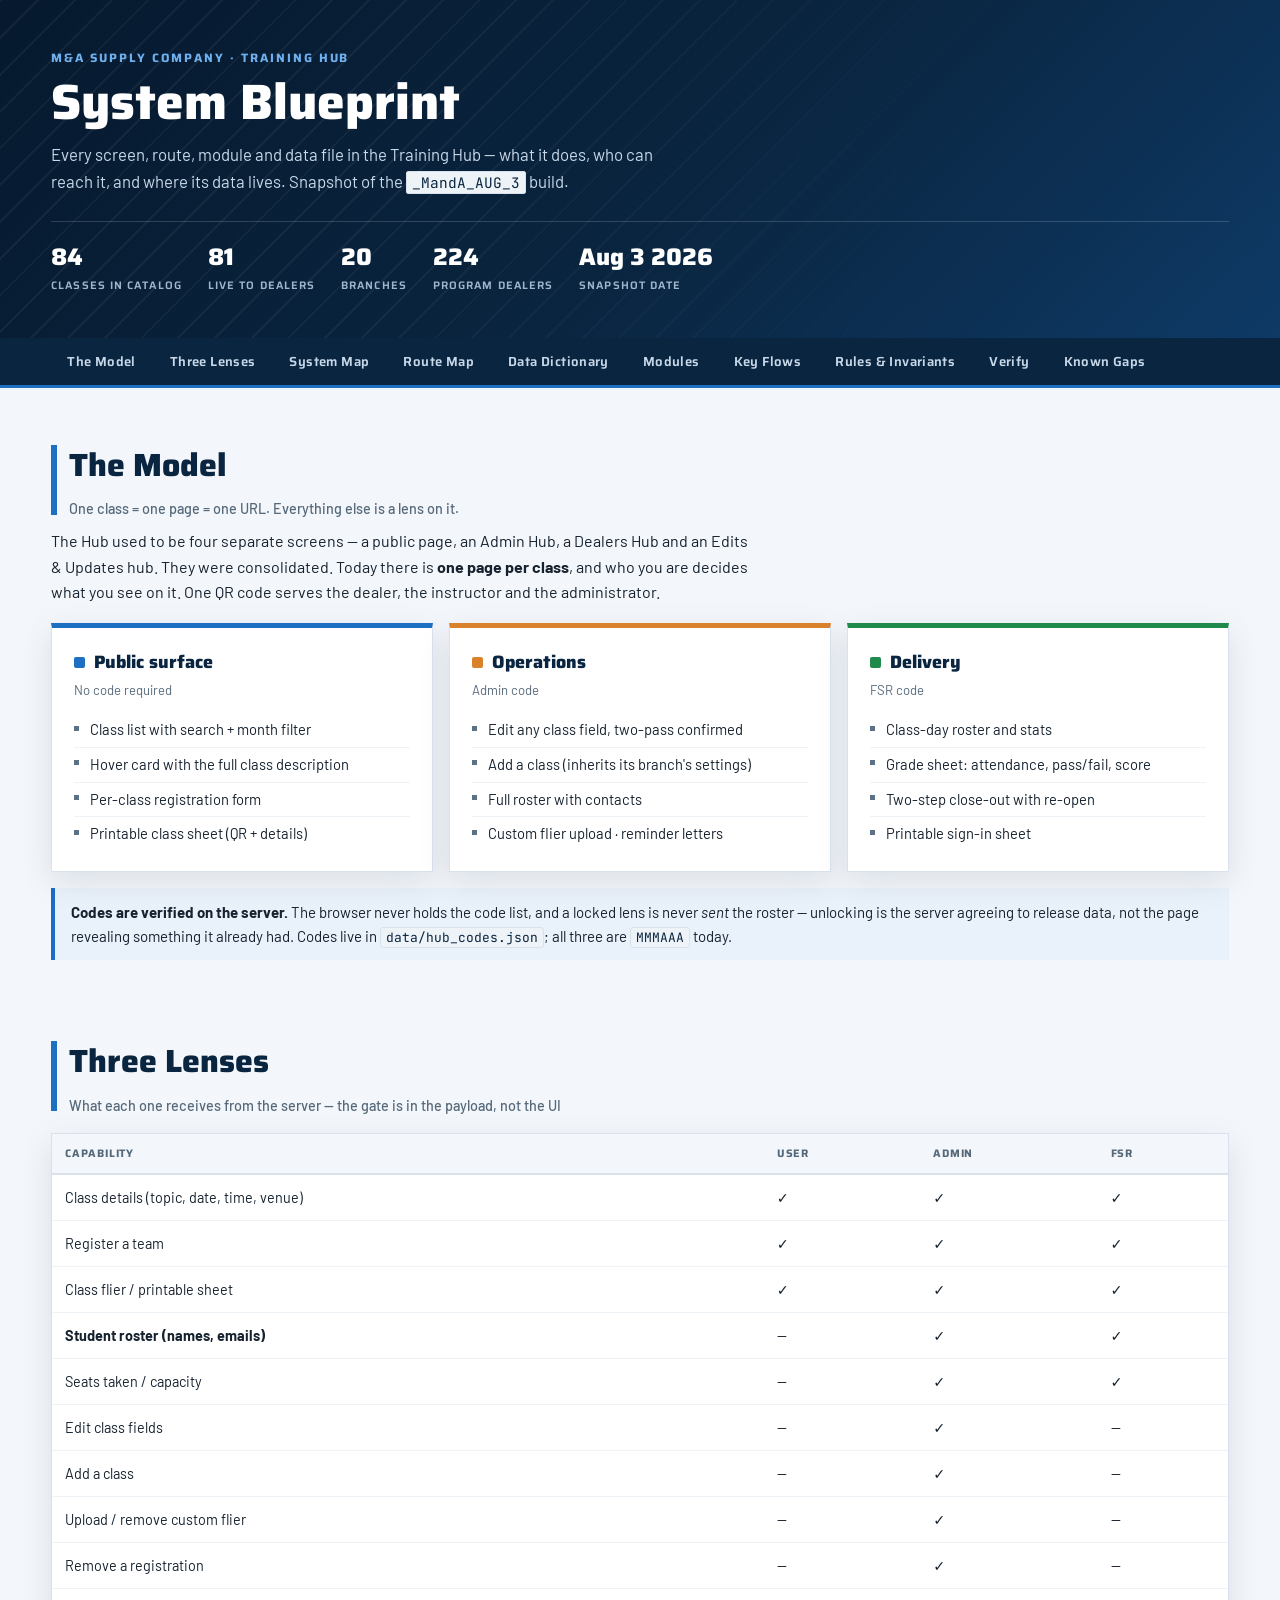
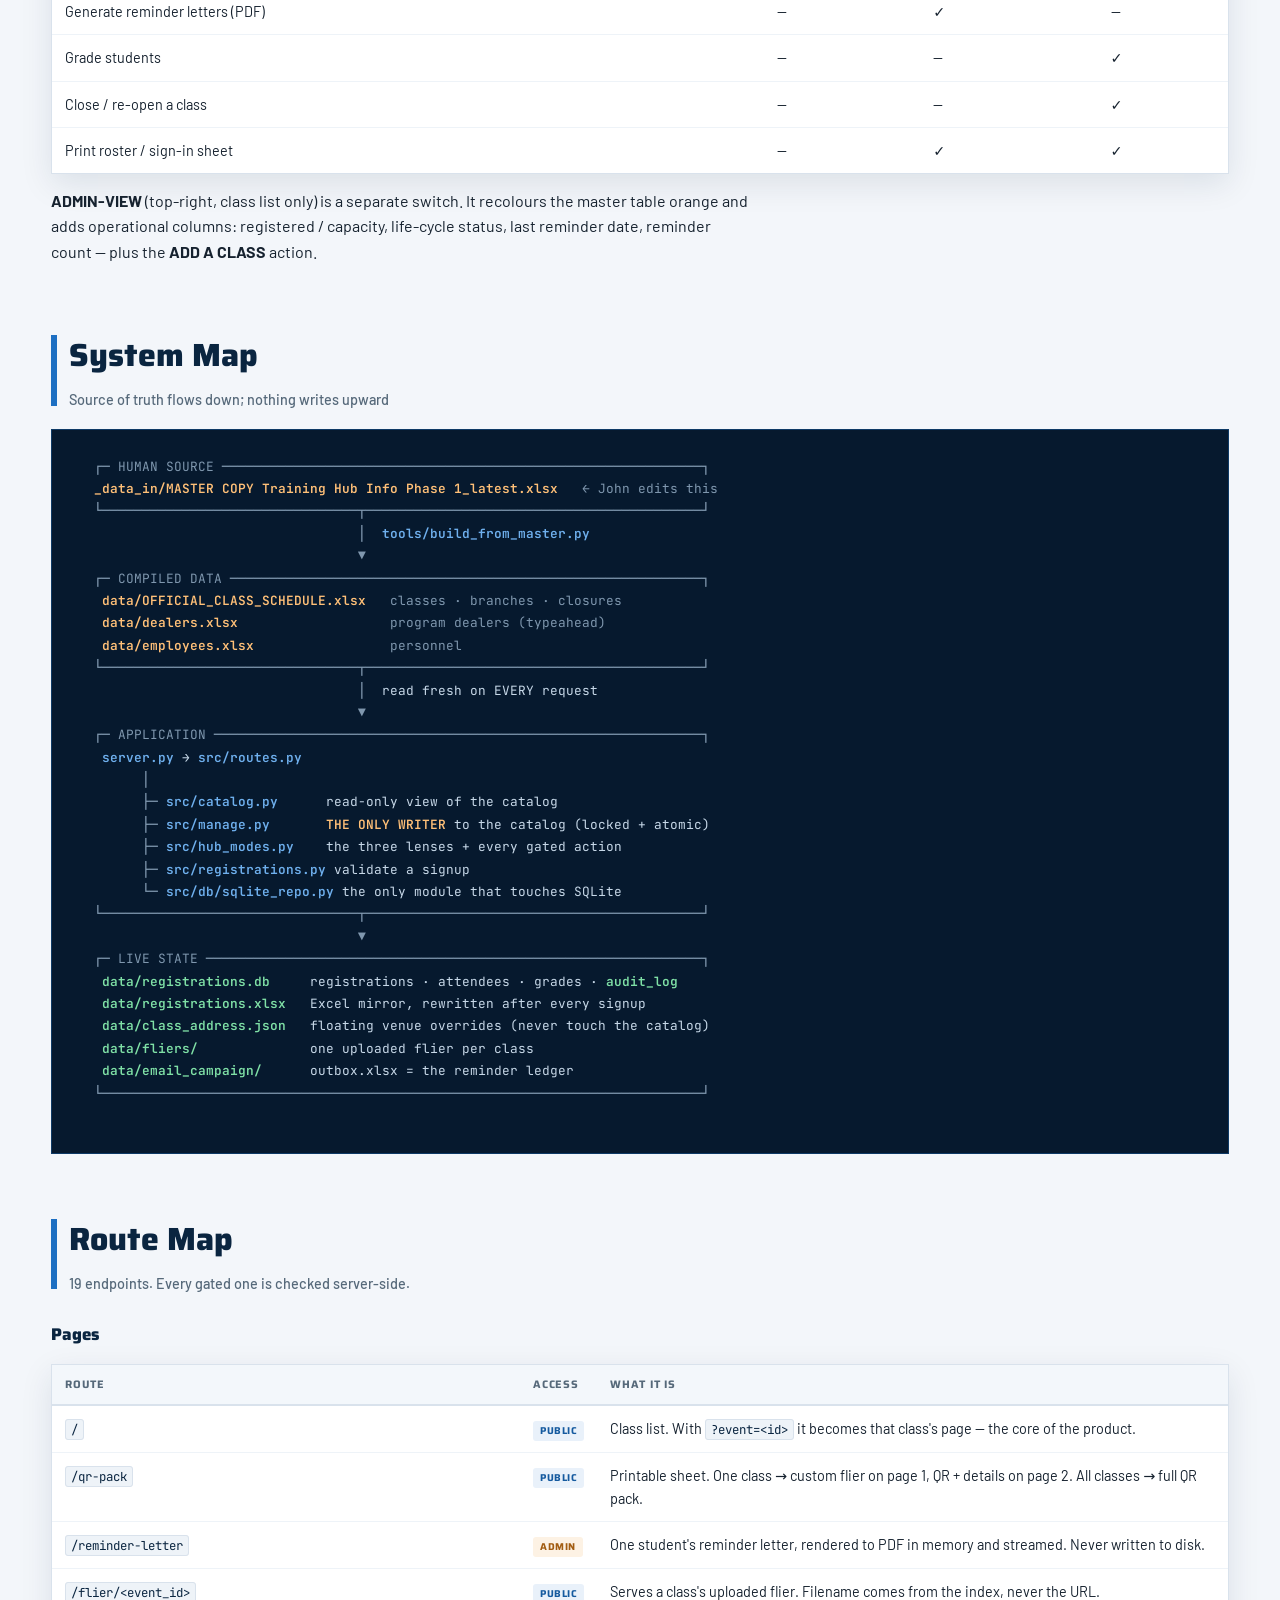
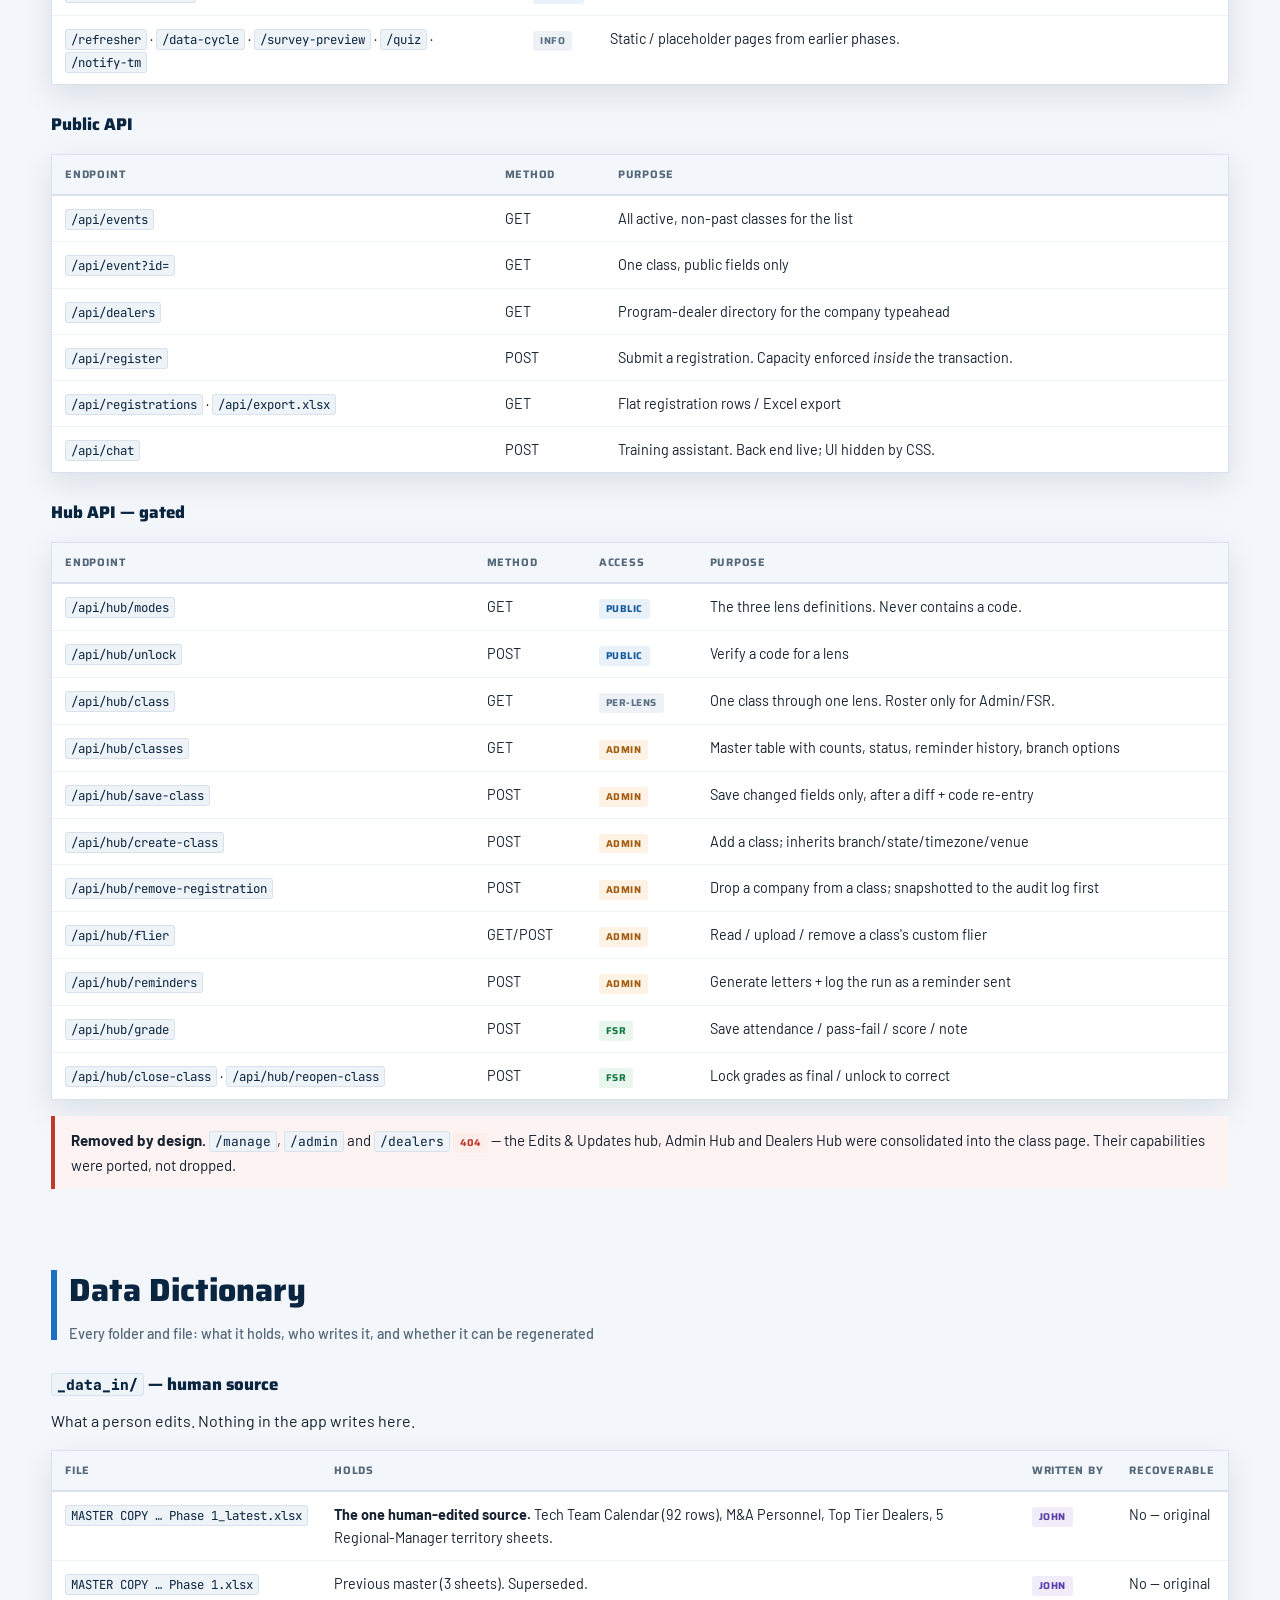
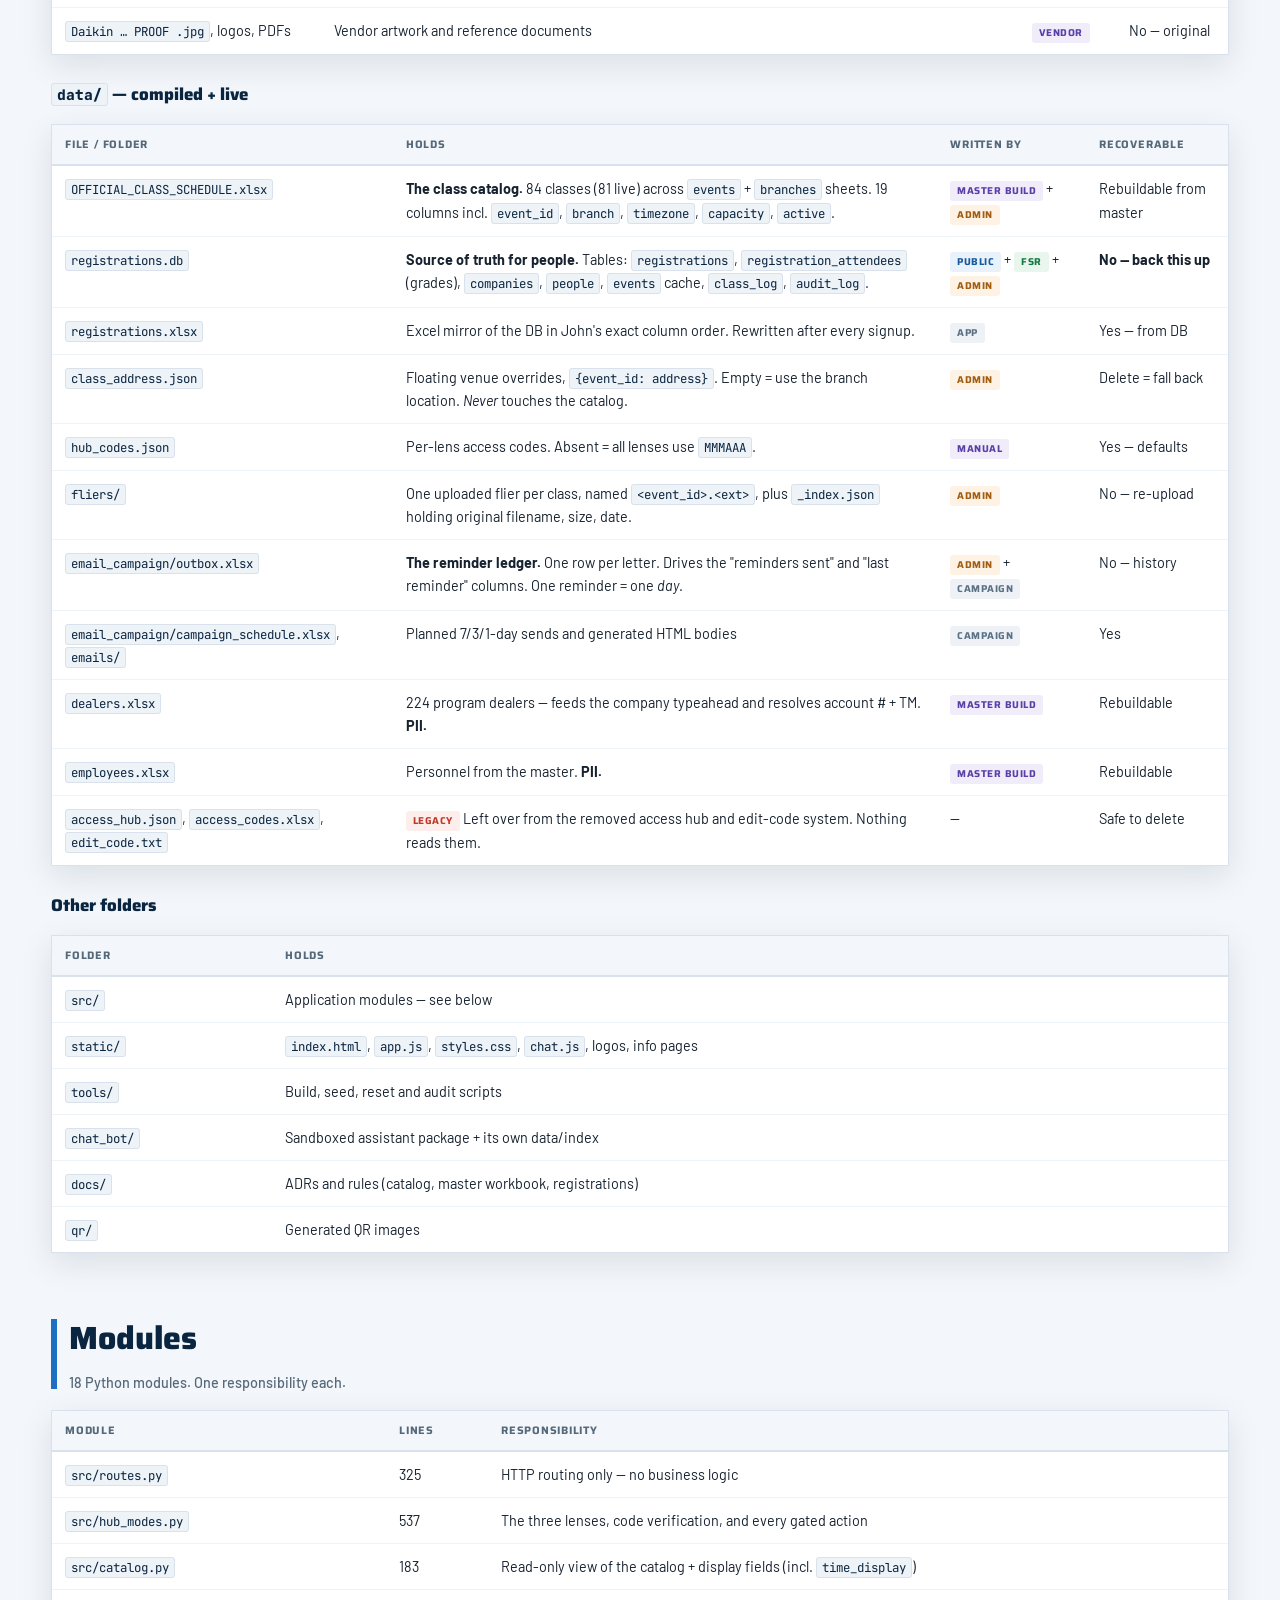
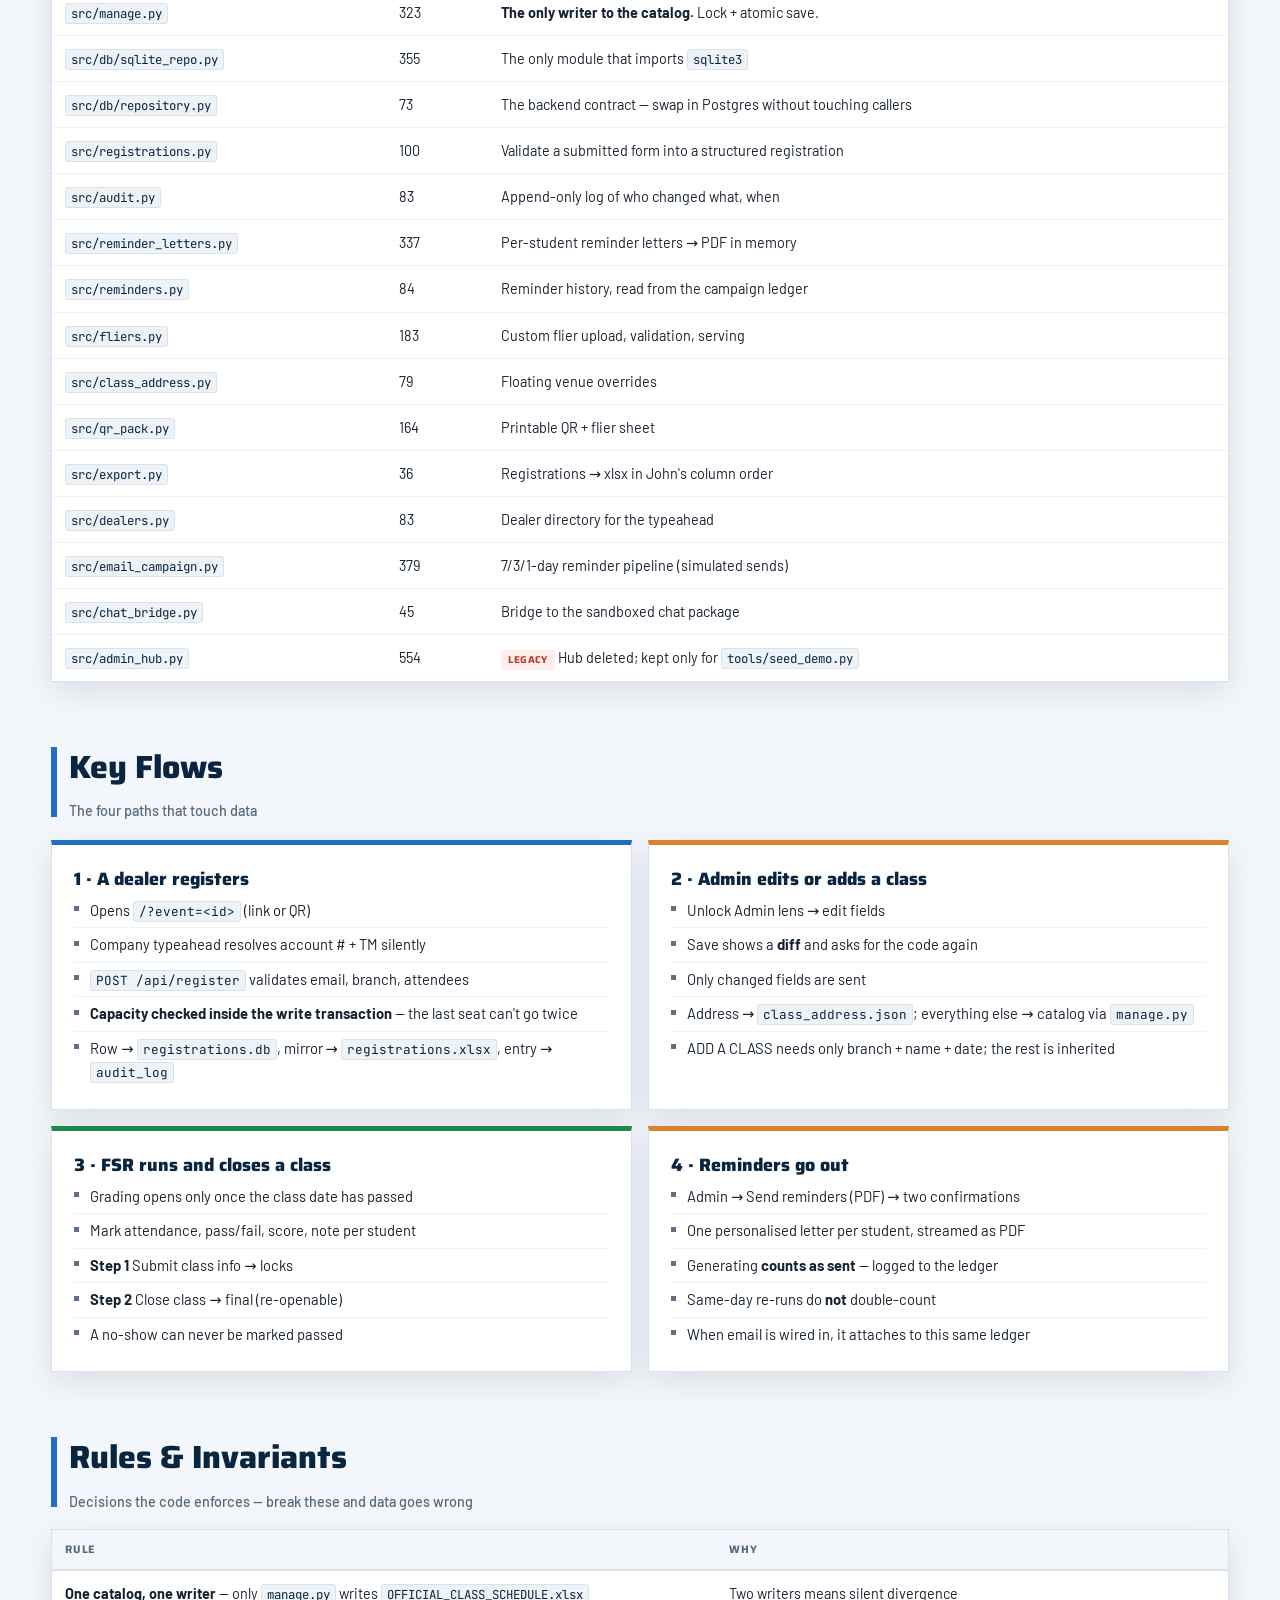
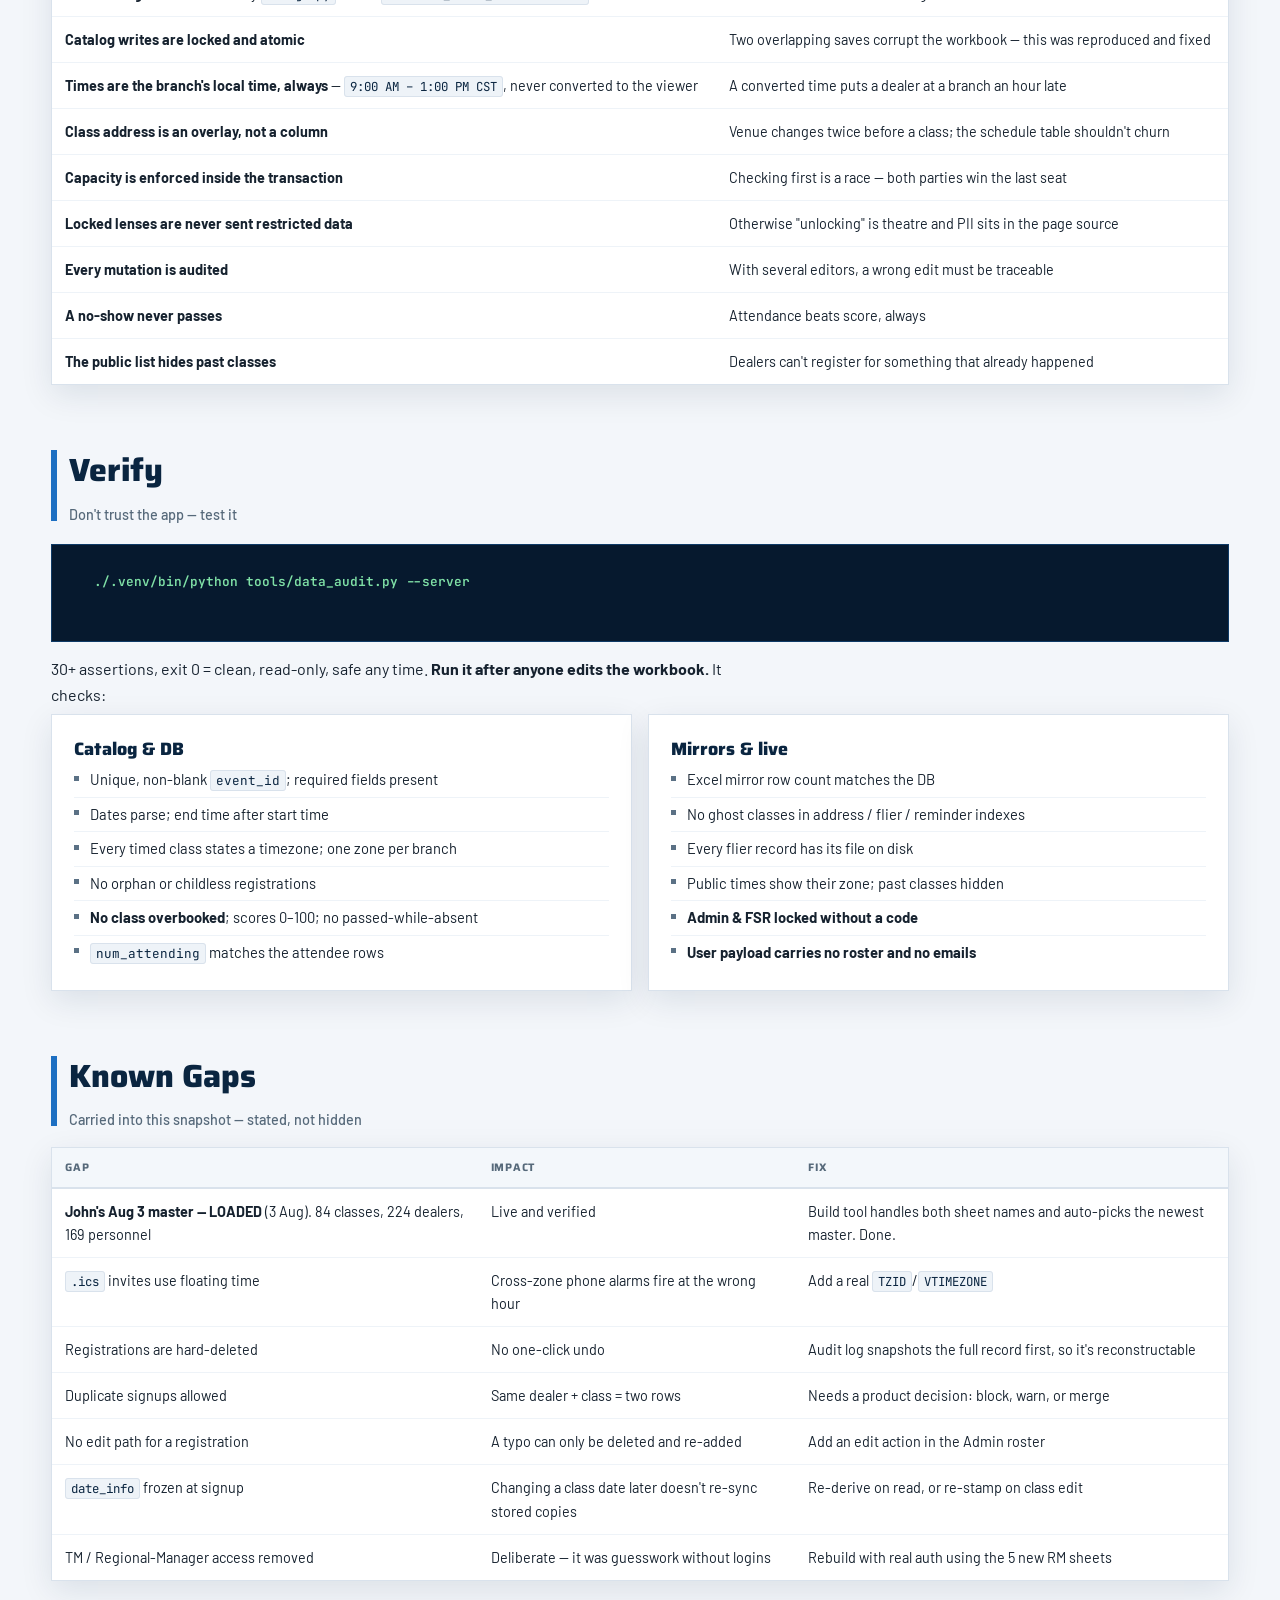
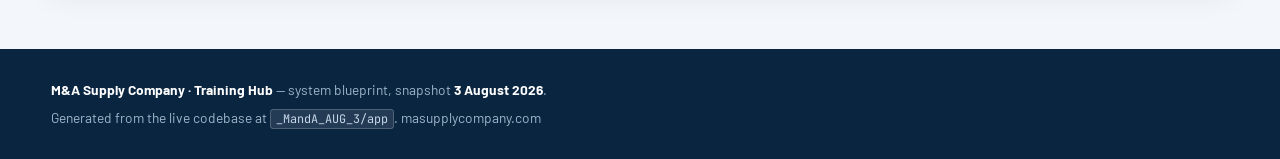
==== BLUEPRINT.html @ eee15d74 "M&A Supply Training Hub — production baseline Class catalog, registration flow, and the three-lens c" ====
<!DOCTYPE html>
<html lang="en">
<head>
<meta charset="utf-8" />
<meta name="viewport" content="width=device-width, initial-scale=1" />
<title>M&amp;A Training Hub — System Blueprint · Aug 3 2026</title>
<link rel="preconnect" href="https://fonts.googleapis.com" />
<link rel="preconnect" href="https://fonts.gstatic.com" crossorigin />
<link href="https://fonts.googleapis.com/css2?family=Saira:wght@500;600;700;800&family=Barlow:wght@400;500;600;700&family=JetBrains+Mono:wght@400;600&display=swap" rel="stylesheet" />
<style>
  :root{
    --navy:#0a2540; --navy-2:#0e3a66; --navy-deep:#06192e;
    --blue:#1d6fc2; --blue-600:#155a9f; --blue-soft:#e9f1fa;
    --orange:#d9822b; --orange-soft:#fdf2e4; --orange-ink:#a35d12;
    --green:#1f8a4c; --green-soft:#e9f6ee; --green-ink:#157a42;
    --gold:#e8b32c; --err:#c0392b;
    --ink:#16222f; --muted:#56697a; --steel:#5b7185;
    --line:#d9e2ec; --bg:#f3f6fa; --white:#fff;
    --display:"Saira",system-ui,sans-serif;
    --body:"Barlow",system-ui,sans-serif;
    --mono:"JetBrains Mono",ui-monospace,Menlo,monospace;
    --shadow:0 10px 30px rgba(10,37,64,.10);
  }
  *{box-sizing:border-box;margin:0;padding:0}
  body{font-family:var(--body);color:var(--ink);background:var(--bg);line-height:1.6;-webkit-font-smoothing:antialiased}
  .wrap{width:min(1180px,92vw);margin:0 auto}

  /* ---------- masthead ---------- */
  header.top{background:linear-gradient(135deg,var(--navy-deep),var(--navy) 55%,var(--navy-2));color:#fff;position:relative;overflow:hidden}
  header.top::after{content:"";position:absolute;inset:0;
    background-image:repeating-linear-gradient(135deg,rgba(255,255,255,.05) 0 2px,transparent 2px 26px);
    -webkit-mask-image:linear-gradient(105deg,#000 30%,transparent 78%);mask-image:linear-gradient(105deg,#000 30%,transparent 78%)}
  .top-in{position:relative;z-index:1;padding:48px 0 42px}
  .eyebrow{font-family:var(--display);font-weight:700;font-size:.76rem;letter-spacing:.16em;text-transform:uppercase;color:#6fb0ee}
  h1{font-family:var(--display);font-weight:800;font-size:clamp(2rem,4.6vw,3.1rem);line-height:1.04;margin:10px 0 12px}
  .sub{color:#c7d8e8;font-size:1.05rem;max-width:70ch}
  .stamp{display:flex;gap:26px;flex-wrap:wrap;margin-top:26px;padding-top:22px;border-top:1px solid rgba(255,255,255,.16)}
  .stamp div b{display:block;font-family:var(--display);font-weight:800;font-size:1.5rem;line-height:1.1}
  .stamp div span{font-family:var(--display);font-weight:600;font-size:.68rem;letter-spacing:.1em;text-transform:uppercase;color:#9fb6cc}

  /* ---------- nav ---------- */
  nav.toc{position:sticky;top:0;z-index:20;background:var(--navy);border-bottom:3px solid var(--blue)}
  nav.toc ul{display:flex;gap:2px;list-style:none;overflow-x:auto;padding:0}
  nav.toc a{display:block;padding:13px 16px;color:#c7d8e8;text-decoration:none;font-family:var(--display);font-weight:600;font-size:.82rem;letter-spacing:.03em;white-space:nowrap;border-bottom:3px solid transparent;margin-bottom:-3px}
  nav.toc a:hover{color:#fff;background:rgba(255,255,255,.07);border-bottom-color:var(--blue)}

  /* ---------- sections ---------- */
  section{padding:52px 0 8px}
  h2{font-family:var(--display);font-weight:800;font-size:clamp(1.45rem,2.6vw,2rem);color:var(--navy);position:relative;padding-left:18px;margin-bottom:8px}
  h2::before{content:"";position:absolute;left:0;top:.16em;bottom:.16em;width:6px;background:var(--blue)}
  h2 small{display:block;font-family:var(--body);font-weight:500;font-size:.9rem;color:var(--muted);letter-spacing:0;text-transform:none;margin-top:6px}
  h3{font-family:var(--display);font-weight:800;font-size:1.06rem;color:var(--navy);margin:26px 0 10px}
  p.lead{max-width:78ch;color:var(--ink);margin-bottom:6px}
  .note{background:var(--blue-soft);border-left:4px solid var(--blue);padding:12px 16px;margin:16px 0;font-size:.94rem}
  .warn{background:#fff8e6;border-left:4px solid var(--gold);padding:12px 16px;margin:16px 0;font-size:.94rem}
  .danger{background:#fdf3f3;border-left:4px solid var(--err);padding:12px 16px;margin:16px 0;font-size:.94rem}
  code{font-family:var(--mono);font-size:.86em;background:#eef3f8;border:1px solid var(--line);border-radius:3px;padding:1px 5px;color:var(--navy)}

  /* ---------- cards ---------- */
  .grid{display:grid;gap:16px;margin-top:18px}
  .g3{grid-template-columns:repeat(3,1fr)}
  .g2{grid-template-columns:repeat(2,1fr)}
  .card{background:var(--white);border:1px solid var(--line);box-shadow:var(--shadow);padding:20px 22px}
  .card.blue{border-top:5px solid var(--blue)}
  .card.orange{border-top:5px solid var(--orange)}
  .card.green{border-top:5px solid var(--green)}
  .card h4{font-family:var(--display);font-weight:800;font-size:1.12rem;color:var(--navy);display:flex;align-items:center;gap:9px}
  .dot{width:11px;height:11px;border-radius:2px;flex:none}
  .dot.blue{background:var(--blue)} .dot.orange{background:var(--orange)} .dot.green{background:var(--green)}
  .card .who{font-size:.82rem;color:var(--muted);margin:4px 0 12px}
  .card ul{list-style:none;font-size:.92rem}
  .card ul li{padding:5px 0 5px 16px;position:relative;border-bottom:1px solid #eef3f8}
  .card ul li:last-child{border-bottom:0}
  .card ul li::before{content:"";position:absolute;left:0;top:.85em;width:5px;height:5px;background:var(--steel)}
  .pill{display:inline-block;font-family:var(--display);font-weight:700;font-size:.64rem;letter-spacing:.06em;text-transform:uppercase;padding:3px 8px;border-radius:999px}
  .pill.open{background:var(--blue-soft);color:var(--blue-600)}
  .pill.code{background:var(--orange-soft);color:var(--orange-ink)}

  /* ---------- flow map ---------- */
  .map{background:var(--navy-deep);color:#c7d8e8;padding:26px;overflow-x:auto;margin-top:18px;border:1px solid var(--navy-2)}
  .map pre{font-family:var(--mono);font-size:.8rem;line-height:1.75;white-space:pre;color:#c7d8e8}
  .map .hl{color:#6fb0ee;font-weight:600}
  .map .hg{color:#7fe0a6;font-weight:600}
  .map .ho{color:#ffc078;font-weight:600}
  .map .hm{color:#7f97ae}

  /* ---------- tables ---------- */
  .tw{overflow-x:auto;border:1px solid var(--line);background:var(--white);margin-top:16px;box-shadow:var(--shadow)}
  table{width:100%;border-collapse:collapse;min-width:680px}
  th{font-family:var(--display);font-weight:700;font-size:.68rem;letter-spacing:.07em;text-transform:uppercase;color:var(--muted);text-align:left;padding:11px 13px;background:#f3f7fb;border-bottom:2px solid var(--line);white-space:nowrap}
  td{padding:11px 13px;border-bottom:1px solid #eef3f8;font-size:.9rem;vertical-align:top}
  tr:last-child td{border-bottom:0}
  td code{white-space:nowrap}
  tbody tr:hover{background:#fbfcfe}
  .tag{display:inline-block;font-family:var(--display);font-weight:700;font-size:.62rem;letter-spacing:.05em;text-transform:uppercase;padding:2px 7px;border-radius:3px;white-space:nowrap}
  .t-pub{background:var(--blue-soft);color:var(--blue-600)}
  .t-adm{background:var(--orange-soft);color:var(--orange-ink)}
  .t-fsr{background:var(--green-soft);color:var(--green-ink)}
  .t-sys{background:#eef2f7;color:var(--steel)}
  .t-gone{background:#fdeeec;color:var(--err)}
  .t-src{background:#f0ecfa;color:#5b3fa8}

  footer{background:var(--navy);color:#9fb6cc;margin-top:60px;padding:30px 0;font-size:.86rem}
  footer b{color:#fff}

  @media(max-width:900px){.g3,.g2{grid-template-columns:1fr}}
  @media print{
    nav.toc{display:none}
    body{background:#fff}
    .card,.tw{box-shadow:none}
    section{padding:26px 0 0;break-inside:avoid}
    .map{background:#fff;color:#16222f;border:1px solid var(--line)}
    .map pre{color:#16222f}
    @page{margin:14mm}
  }
</style>
</head>
<body>

<header class="top">
  <div class="wrap top-in">
    <p class="eyebrow">M&amp;A Supply Company · Training Hub</p>
    <h1>System Blueprint</h1>
    <p class="sub">Every screen, route, module and data file in the Training Hub — what it does,
       who can reach it, and where its data lives. Snapshot of the <code>_MandA_AUG_3</code> build.</p>
    <div class="stamp">
      <div><b>84</b><span>Classes in catalog</span></div>
      <div><b>81</b><span>Live to dealers</span></div>
      <div><b>20</b><span>Branches</span></div>
      <div><b>224</b><span>Program dealers</span></div>
      <div><b>Aug 3 2026</b><span>Snapshot date</span></div>
    </div>
  </div>
</header>

<nav class="toc">
  <div class="wrap">
    <ul>
      <li><a href="#concept">The Model</a></li>
      <li><a href="#lenses">Three Lenses</a></li>
      <li><a href="#map">System Map</a></li>
      <li><a href="#routes">Route Map</a></li>
      <li><a href="#data">Data Dictionary</a></li>
      <li><a href="#modules">Modules</a></li>
      <li><a href="#flows">Key Flows</a></li>
      <li><a href="#rules">Rules &amp; Invariants</a></li>
      <li><a href="#audit">Verify</a></li>
      <li><a href="#gaps">Known Gaps</a></li>
    </ul>
  </div>
</nav>

<!-- ══════════════════════════════════════════════ -->
<section id="concept" class="wrap">
  <h2>The Model<small>One class = one page = one URL. Everything else is a lens on it.</small></h2>
  <p class="lead">The Hub used to be four separate screens — a public page, an Admin Hub, a Dealers Hub
    and an Edits &amp; Updates hub. They were consolidated. Today there is <strong>one page per class</strong>,
    and who you are decides what you see on it. One QR code serves the dealer, the instructor and the administrator.</p>

  <div class="grid g3">
    <div class="card blue">
      <h4><span class="dot blue"></span>Public surface</h4>
      <p class="who">No code required</p>
      <ul>
        <li>Class list with search + month filter</li>
        <li>Hover card with the full class description</li>
        <li>Per-class registration form</li>
        <li>Printable class sheet (QR + details)</li>
      </ul>
    </div>
    <div class="card orange">
      <h4><span class="dot orange"></span>Operations</h4>
      <p class="who">Admin code</p>
      <ul>
        <li>Edit any class field, two-pass confirmed</li>
        <li>Add a class (inherits its branch's settings)</li>
        <li>Full roster with contacts</li>
        <li>Custom flier upload · reminder letters</li>
      </ul>
    </div>
    <div class="card green">
      <h4><span class="dot green"></span>Delivery</h4>
      <p class="who">FSR code</p>
      <ul>
        <li>Class-day roster and stats</li>
        <li>Grade sheet: attendance, pass/fail, score</li>
        <li>Two-step close-out with re-open</li>
        <li>Printable sign-in sheet</li>
      </ul>
    </div>
  </div>

  <div class="note"><strong>Codes are verified on the server.</strong> The browser never holds the code list,
    and a locked lens is never <em>sent</em> the roster — unlocking is the server agreeing to release data,
    not the page revealing something it already had. Codes live in <code>data/hub_codes.json</code>;
    all three are <code>MMMAAA</code> today.</div>
</section>

<!-- ══════════════════════════════════════════════ -->
<section id="lenses" class="wrap">
  <h2>Three Lenses<small>What each one receives from the server — the gate is in the payload, not the UI</small></h2>
  <div class="tw">
    <table>
      <thead><tr><th>Capability</th><th>User</th><th>Admin</th><th>FSR</th></tr></thead>
      <tbody>
        <tr><td>Class details (topic, date, time, venue)</td><td>✓</td><td>✓</td><td>✓</td></tr>
        <tr><td>Register a team</td><td>✓</td><td>✓</td><td>✓</td></tr>
        <tr><td>Class flier / printable sheet</td><td>✓</td><td>✓</td><td>✓</td></tr>
        <tr><td><strong>Student roster (names, emails)</strong></td><td>—</td><td>✓</td><td>✓</td></tr>
        <tr><td>Seats taken / capacity</td><td>—</td><td>✓</td><td>✓</td></tr>
        <tr><td>Edit class fields</td><td>—</td><td>✓</td><td>—</td></tr>
        <tr><td>Add a class</td><td>—</td><td>✓</td><td>—</td></tr>
        <tr><td>Upload / remove custom flier</td><td>—</td><td>✓</td><td>—</td></tr>
        <tr><td>Remove a registration</td><td>—</td><td>✓</td><td>—</td></tr>
        <tr><td>Generate reminder letters (PDF)</td><td>—</td><td>✓</td><td>—</td></tr>
        <tr><td>Grade students</td><td>—</td><td>—</td><td>✓</td></tr>
        <tr><td>Close / re-open a class</td><td>—</td><td>—</td><td>✓</td></tr>
        <tr><td>Print roster / sign-in sheet</td><td>—</td><td>✓</td><td>✓</td></tr>
      </tbody>
    </table>
  </div>
  <p class="lead" style="margin-top:14px"><strong>ADMIN-VIEW</strong> (top-right, class list only) is a separate
    switch. It recolours the master table orange and adds operational columns:
    registered / capacity, life-cycle status, last reminder date, reminder count — plus the
    <strong>ADD A CLASS</strong> action.</p>
</section>

<!-- ══════════════════════════════════════════════ -->
<section id="map" class="wrap">
  <h2>System Map<small>Source of truth flows down; nothing writes upward</small></h2>
  <div class="map"><pre>
  <span class="hm">┌─ HUMAN SOURCE ────────────────────────────────────────────────────────────┐</span>
  <span class="ho">_data_in/MASTER COPY Training Hub Info Phase 1_latest.xlsx</span>   <span class="hm">← John edits this</span>
  <span class="hm">└────────────────────────────────┬──────────────────────────────────────────┘</span>
                                   <span class="hm">│</span>  <span class="hl">tools/build_from_master.py</span>
                                   <span class="hm">▼</span>
  <span class="hm">┌─ COMPILED DATA ───────────────────────────────────────────────────────────┐</span>
   <span class="ho">data/OFFICIAL_CLASS_SCHEDULE.xlsx</span>   <span class="hm">classes · branches · closures</span>
   <span class="ho">data/dealers.xlsx</span>                   <span class="hm">program dealers (typeahead)</span>
   <span class="ho">data/employees.xlsx</span>                 <span class="hm">personnel</span>
  <span class="hm">└────────────────────────────────┬──────────────────────────────────────────┘</span>
                                   <span class="hm">│</span>  read fresh on EVERY request
                                   <span class="hm">▼</span>
  <span class="hm">┌─ APPLICATION ─────────────────────────────────────────────────────────────┐</span>
   <span class="hl">server.py</span> → <span class="hl">src/routes.py</span>
        <span class="hm">│</span>
        <span class="hm">├─</span> <span class="hl">src/catalog.py</span>      read-only view of the catalog
        <span class="hm">├─</span> <span class="hl">src/manage.py</span>       <span class="ho">THE ONLY WRITER</span> to the catalog (locked + atomic)
        <span class="hm">├─</span> <span class="hl">src/hub_modes.py</span>    the three lenses + every gated action
        <span class="hm">├─</span> <span class="hl">src/registrations.py</span> validate a signup
        <span class="hm">└─</span> <span class="hl">src/db/sqlite_repo.py</span> the only module that touches SQLite
  <span class="hm">└────────────────────────────────┬──────────────────────────────────────────┘</span>
                                   <span class="hm">▼</span>
  <span class="hm">┌─ LIVE STATE ──────────────────────────────────────────────────────────────┐</span>
   <span class="hg">data/registrations.db</span>     registrations · attendees · grades · <span class="hg">audit_log</span>
   <span class="hg">data/registrations.xlsx</span>   Excel mirror, rewritten after every signup
   <span class="hg">data/class_address.json</span>   floating venue overrides (never touch the catalog)
   <span class="hg">data/fliers/</span>              one uploaded flier per class
   <span class="hg">data/email_campaign/</span>      outbox.xlsx = the reminder ledger
  <span class="hm">└───────────────────────────────────────────────────────────────────────────┘</span>
  </pre></div>
</section>

<!-- ══════════════════════════════════════════════ -->
<section id="routes" class="wrap">
  <h2>Route Map<small>19 endpoints. Every gated one is checked server-side.</small></h2>

  <h3>Pages</h3>
  <div class="tw"><table>
    <thead><tr><th>Route</th><th>Access</th><th>What it is</th></tr></thead>
    <tbody>
      <tr><td><code>/</code></td><td><span class="tag t-pub">Public</span></td><td>Class list. With <code>?event=&lt;id&gt;</code> it becomes that class's page — the core of the product.</td></tr>
      <tr><td><code>/qr-pack</code></td><td><span class="tag t-pub">Public</span></td><td>Printable sheet. One class → custom flier on page 1, QR + details on page 2. All classes → full QR pack.</td></tr>
      <tr><td><code>/reminder-letter</code></td><td><span class="tag t-adm">Admin</span></td><td>One student's reminder letter, rendered to PDF in memory and streamed. Never written to disk.</td></tr>
      <tr><td><code>/flier/&lt;event_id&gt;</code></td><td><span class="tag t-pub">Public</span></td><td>Serves a class's uploaded flier. Filename comes from the index, never the URL.</td></tr>
      <tr><td><code>/refresher</code> · <code>/data-cycle</code> · <code>/survey-preview</code> · <code>/quiz</code> · <code>/notify-tm</code></td><td><span class="tag t-sys">Info</span></td><td>Static / placeholder pages from earlier phases.</td></tr>
    </tbody>
  </table></div>

  <h3>Public API</h3>
  <div class="tw"><table>
    <thead><tr><th>Endpoint</th><th>Method</th><th>Purpose</th></tr></thead>
    <tbody>
      <tr><td><code>/api/events</code></td><td>GET</td><td>All active, non-past classes for the list</td></tr>
      <tr><td><code>/api/event?id=</code></td><td>GET</td><td>One class, public fields only</td></tr>
      <tr><td><code>/api/dealers</code></td><td>GET</td><td>Program-dealer directory for the company typeahead</td></tr>
      <tr><td><code>/api/register</code></td><td>POST</td><td>Submit a registration. Capacity enforced <em>inside</em> the transaction.</td></tr>
      <tr><td><code>/api/registrations</code> · <code>/api/export.xlsx</code></td><td>GET</td><td>Flat registration rows / Excel export</td></tr>
      <tr><td><code>/api/chat</code></td><td>POST</td><td>Training assistant. Back end live; UI hidden by CSS.</td></tr>
    </tbody>
  </table></div>

  <h3>Hub API — gated</h3>
  <div class="tw"><table>
    <thead><tr><th>Endpoint</th><th>Method</th><th>Access</th><th>Purpose</th></tr></thead>
    <tbody>
      <tr><td><code>/api/hub/modes</code></td><td>GET</td><td><span class="tag t-pub">Public</span></td><td>The three lens definitions. Never contains a code.</td></tr>
      <tr><td><code>/api/hub/unlock</code></td><td>POST</td><td><span class="tag t-pub">Public</span></td><td>Verify a code for a lens</td></tr>
      <tr><td><code>/api/hub/class</code></td><td>GET</td><td><span class="tag t-sys">Per-lens</span></td><td>One class through one lens. Roster only for Admin/FSR.</td></tr>
      <tr><td><code>/api/hub/classes</code></td><td>GET</td><td><span class="tag t-adm">Admin</span></td><td>Master table with counts, status, reminder history, branch options</td></tr>
      <tr><td><code>/api/hub/save-class</code></td><td>POST</td><td><span class="tag t-adm">Admin</span></td><td>Save changed fields only, after a diff + code re-entry</td></tr>
      <tr><td><code>/api/hub/create-class</code></td><td>POST</td><td><span class="tag t-adm">Admin</span></td><td>Add a class; inherits branch/state/timezone/venue</td></tr>
      <tr><td><code>/api/hub/remove-registration</code></td><td>POST</td><td><span class="tag t-adm">Admin</span></td><td>Drop a company from a class; snapshotted to the audit log first</td></tr>
      <tr><td><code>/api/hub/flier</code></td><td>GET/POST</td><td><span class="tag t-adm">Admin</span></td><td>Read / upload / remove a class's custom flier</td></tr>
      <tr><td><code>/api/hub/reminders</code></td><td>POST</td><td><span class="tag t-adm">Admin</span></td><td>Generate letters + log the run as a reminder sent</td></tr>
      <tr><td><code>/api/hub/grade</code></td><td>POST</td><td><span class="tag t-fsr">FSR</span></td><td>Save attendance / pass-fail / score / note</td></tr>
      <tr><td><code>/api/hub/close-class</code> · <code>/api/hub/reopen-class</code></td><td>POST</td><td><span class="tag t-fsr">FSR</span></td><td>Lock grades as final / unlock to correct</td></tr>
    </tbody>
  </table></div>

  <div class="danger"><strong>Removed by design.</strong> <code>/manage</code>, <code>/admin</code> and
    <code>/dealers</code> <span class="tag t-gone">404</span> — the Edits &amp; Updates hub, Admin Hub and
    Dealers Hub were consolidated into the class page. Their capabilities were ported, not dropped.</div>
</section>

<!-- ══════════════════════════════════════════════ -->
<section id="data" class="wrap">
  <h2>Data Dictionary<small>Every folder and file: what it holds, who writes it, and whether it can be regenerated</small></h2>

  <h3><code>_data_in/</code> — human source</h3>
  <p class="lead">What a person edits. Nothing in the app writes here.</p>
  <div class="tw"><table>
    <thead><tr><th>File</th><th>Holds</th><th>Written by</th><th>Recoverable</th></tr></thead>
    <tbody>
      <tr><td><code>MASTER COPY … Phase 1_latest.xlsx</code></td><td><strong>The one human-edited source.</strong> Tech Team Calendar (92 rows), M&amp;A Personnel, Top Tier Dealers, 5 Regional-Manager territory sheets.</td><td><span class="tag t-src">John</span></td><td>No — original</td></tr>
      <tr><td><code>MASTER COPY … Phase 1.xlsx</code></td><td>Previous master (3 sheets). Superseded.</td><td><span class="tag t-src">John</span></td><td>No — original</td></tr>
      <tr><td><code>Daikin … PROOF .jpg</code>, logos, PDFs</td><td>Vendor artwork and reference documents</td><td><span class="tag t-src">Vendor</span></td><td>No — original</td></tr>
    </tbody>
  </table></div>

  <h3><code>data/</code> — compiled + live</h3>
  <div class="tw"><table>
    <thead><tr><th>File / folder</th><th>Holds</th><th>Written by</th><th>Recoverable</th></tr></thead>
    <tbody>
      <tr><td><code>OFFICIAL_CLASS_SCHEDULE.xlsx</code></td><td><strong>The class catalog.</strong> 84 classes (81 live) across <code>events</code> + <code>branches</code> sheets. 19 columns incl. <code>event_id</code>, <code>branch</code>, <code>timezone</code>, <code>capacity</code>, <code>active</code>.</td><td><span class="tag t-src">Master build</span> + <span class="tag t-adm">Admin</span></td><td>Rebuildable from master</td></tr>
      <tr><td><code>registrations.db</code></td><td><strong>Source of truth for people.</strong> Tables: <code>registrations</code>, <code>registration_attendees</code> (grades), <code>companies</code>, <code>people</code>, <code>events</code> cache, <code>class_log</code>, <code>audit_log</code>.</td><td><span class="tag t-pub">Public</span> + <span class="tag t-fsr">FSR</span> + <span class="tag t-adm">Admin</span></td><td><strong>No — back this up</strong></td></tr>
      <tr><td><code>registrations.xlsx</code></td><td>Excel mirror of the DB in John's exact column order. Rewritten after every signup.</td><td><span class="tag t-sys">App</span></td><td>Yes — from DB</td></tr>
      <tr><td><code>class_address.json</code></td><td>Floating venue overrides, <code>{event_id: address}</code>. Empty = use the branch location. <em>Never</em> touches the catalog.</td><td><span class="tag t-adm">Admin</span></td><td>Delete = fall back</td></tr>
      <tr><td><code>hub_codes.json</code></td><td>Per-lens access codes. Absent = all lenses use <code>MMMAAA</code>.</td><td><span class="tag t-src">Manual</span></td><td>Yes — defaults</td></tr>
      <tr><td><code>fliers/</code></td><td>One uploaded flier per class, named <code>&lt;event_id&gt;.&lt;ext&gt;</code>, plus <code>_index.json</code> holding original filename, size, date.</td><td><span class="tag t-adm">Admin</span></td><td>No — re-upload</td></tr>
      <tr><td><code>email_campaign/outbox.xlsx</code></td><td><strong>The reminder ledger.</strong> One row per letter. Drives the "reminders sent" and "last reminder" columns. One reminder = one <em>day</em>.</td><td><span class="tag t-adm">Admin</span> + <span class="tag t-sys">Campaign</span></td><td>No — history</td></tr>
      <tr><td><code>email_campaign/campaign_schedule.xlsx</code>, <code>emails/</code></td><td>Planned 7/3/1-day sends and generated HTML bodies</td><td><span class="tag t-sys">Campaign</span></td><td>Yes</td></tr>
      <tr><td><code>dealers.xlsx</code></td><td>224 program dealers — feeds the company typeahead and resolves account # + TM. <strong>PII.</strong></td><td><span class="tag t-src">Master build</span></td><td>Rebuildable</td></tr>
      <tr><td><code>employees.xlsx</code></td><td>Personnel from the master. <strong>PII.</strong></td><td><span class="tag t-src">Master build</span></td><td>Rebuildable</td></tr>
      <tr><td><code>access_hub.json</code>, <code>access_codes.xlsx</code>, <code>edit_code.txt</code></td><td><span class="tag t-gone">Legacy</span> Left over from the removed access hub and edit-code system. Nothing reads them.</td><td>—</td><td>Safe to delete</td></tr>
    </tbody>
  </table></div>

  <h3>Other folders</h3>
  <div class="tw"><table>
    <thead><tr><th>Folder</th><th>Holds</th></tr></thead>
    <tbody>
      <tr><td><code>src/</code></td><td>Application modules — see below</td></tr>
      <tr><td><code>static/</code></td><td><code>index.html</code>, <code>app.js</code>, <code>styles.css</code>, <code>chat.js</code>, logos, info pages</td></tr>
      <tr><td><code>tools/</code></td><td>Build, seed, reset and audit scripts</td></tr>
      <tr><td><code>chat_bot/</code></td><td>Sandboxed assistant package + its own data/index</td></tr>
      <tr><td><code>docs/</code></td><td>ADRs and rules (catalog, master workbook, registrations)</td></tr>
      <tr><td><code>qr/</code></td><td>Generated QR images</td></tr>
    </tbody>
  </table></div>
</section>

<!-- ══════════════════════════════════════════════ -->
<section id="modules" class="wrap">
  <h2>Modules<small>18 Python modules. One responsibility each.</small></h2>
  <div class="tw"><table>
    <thead><tr><th>Module</th><th>Lines</th><th>Responsibility</th></tr></thead>
    <tbody>
      <tr><td><code>src/routes.py</code></td><td>325</td><td>HTTP routing only — no business logic</td></tr>
      <tr><td><code>src/hub_modes.py</code></td><td>537</td><td>The three lenses, code verification, and every gated action</td></tr>
      <tr><td><code>src/catalog.py</code></td><td>183</td><td>Read-only view of the catalog + display fields (incl. <code>time_display</code>)</td></tr>
      <tr><td><code>src/manage.py</code></td><td>323</td><td><strong>The only writer to the catalog.</strong> Lock + atomic save.</td></tr>
      <tr><td><code>src/db/sqlite_repo.py</code></td><td>355</td><td>The only module that imports <code>sqlite3</code></td></tr>
      <tr><td><code>src/db/repository.py</code></td><td>73</td><td>The backend contract — swap in Postgres without touching callers</td></tr>
      <tr><td><code>src/registrations.py</code></td><td>100</td><td>Validate a submitted form into a structured registration</td></tr>
      <tr><td><code>src/audit.py</code></td><td>83</td><td>Append-only log of who changed what, when</td></tr>
      <tr><td><code>src/reminder_letters.py</code></td><td>337</td><td>Per-student reminder letters → PDF in memory</td></tr>
      <tr><td><code>src/reminders.py</code></td><td>84</td><td>Reminder history, read from the campaign ledger</td></tr>
      <tr><td><code>src/fliers.py</code></td><td>183</td><td>Custom flier upload, validation, serving</td></tr>
      <tr><td><code>src/class_address.py</code></td><td>79</td><td>Floating venue overrides</td></tr>
      <tr><td><code>src/qr_pack.py</code></td><td>164</td><td>Printable QR + flier sheet</td></tr>
      <tr><td><code>src/export.py</code></td><td>36</td><td>Registrations → xlsx in John's column order</td></tr>
      <tr><td><code>src/dealers.py</code></td><td>83</td><td>Dealer directory for the typeahead</td></tr>
      <tr><td><code>src/email_campaign.py</code></td><td>379</td><td>7/3/1-day reminder pipeline (simulated sends)</td></tr>
      <tr><td><code>src/chat_bridge.py</code></td><td>45</td><td>Bridge to the sandboxed chat package</td></tr>
      <tr><td><code>src/admin_hub.py</code></td><td>554</td><td><span class="tag t-gone">Legacy</span> Hub deleted; kept only for <code>tools/seed_demo.py</code></td></tr>
    </tbody>
  </table></div>
</section>

<!-- ══════════════════════════════════════════════ -->
<section id="flows" class="wrap">
  <h2>Key Flows<small>The four paths that touch data</small></h2>

  <div class="grid g2">
    <div class="card blue">
      <h4>1 · A dealer registers</h4>
      <ul>
        <li>Opens <code>/?event=&lt;id&gt;</code> (link or QR)</li>
        <li>Company typeahead resolves account # + TM silently</li>
        <li><code>POST /api/register</code> validates email, branch, attendees</li>
        <li><strong>Capacity checked inside the write transaction</strong> — the last seat can't go twice</li>
        <li>Row → <code>registrations.db</code>, mirror → <code>registrations.xlsx</code>, entry → <code>audit_log</code></li>
      </ul>
    </div>
    <div class="card orange">
      <h4>2 · Admin edits or adds a class</h4>
      <ul>
        <li>Unlock Admin lens → edit fields</li>
        <li>Save shows a <strong>diff</strong> and asks for the code again</li>
        <li>Only changed fields are sent</li>
        <li>Address → <code>class_address.json</code>; everything else → catalog via <code>manage.py</code></li>
        <li>ADD A CLASS needs only branch + name + date; the rest is inherited</li>
      </ul>
    </div>
    <div class="card green">
      <h4>3 · FSR runs and closes a class</h4>
      <ul>
        <li>Grading opens only once the class date has passed</li>
        <li>Mark attendance, pass/fail, score, note per student</li>
        <li><strong>Step 1</strong> Submit class info → locks</li>
        <li><strong>Step 2</strong> Close class → final (re-openable)</li>
        <li>A no-show can never be marked passed</li>
      </ul>
    </div>
    <div class="card orange">
      <h4>4 · Reminders go out</h4>
      <ul>
        <li>Admin → Send reminders (PDF) → two confirmations</li>
        <li>One personalised letter per student, streamed as PDF</li>
        <li>Generating <strong>counts as sent</strong> — logged to the ledger</li>
        <li>Same-day re-runs do <strong>not</strong> double-count</li>
        <li>When email is wired in, it attaches to this same ledger</li>
      </ul>
    </div>
  </div>
</section>

<!-- ══════════════════════════════════════════════ -->
<section id="rules" class="wrap">
  <h2>Rules &amp; Invariants<small>Decisions the code enforces — break these and data goes wrong</small></h2>
  <div class="tw"><table>
    <thead><tr><th>Rule</th><th>Why</th></tr></thead>
    <tbody>
      <tr><td><strong>One catalog, one writer</strong> — only <code>manage.py</code> writes <code>OFFICIAL_CLASS_SCHEDULE.xlsx</code></td><td>Two writers means silent divergence</td></tr>
      <tr><td><strong>Catalog writes are locked and atomic</strong></td><td>Two overlapping saves corrupt the workbook — this was reproduced and fixed</td></tr>
      <tr><td><strong>Times are the branch's local time, always</strong> — <code>9:00 AM – 1:00 PM CST</code>, never converted to the viewer</td><td>A converted time puts a dealer at a branch an hour late</td></tr>
      <tr><td><strong>Class address is an overlay, not a column</strong></td><td>Venue changes twice before a class; the schedule table shouldn't churn</td></tr>
      <tr><td><strong>Capacity is enforced inside the transaction</strong></td><td>Checking first is a race — both parties win the last seat</td></tr>
      <tr><td><strong>Locked lenses are never sent restricted data</strong></td><td>Otherwise "unlocking" is theatre and PII sits in the page source</td></tr>
      <tr><td><strong>Every mutation is audited</strong></td><td>With several editors, a wrong edit must be traceable</td></tr>
      <tr><td><strong>A no-show never passes</strong></td><td>Attendance beats score, always</td></tr>
      <tr><td><strong>The public list hides past classes</strong></td><td>Dealers can't register for something that already happened</td></tr>
    </tbody>
  </table></div>
</section>

<!-- ══════════════════════════════════════════════ -->
<section id="audit" class="wrap">
  <h2>Verify<small>Don't trust the app — test it</small></h2>
  <div class="map"><pre>
  <span class="hg">./.venv/bin/python tools/data_audit.py --server</span>
  </pre></div>
  <p class="lead" style="margin-top:14px">30+ assertions, exit 0 = clean, read-only, safe any time.
     <strong>Run it after anyone edits the workbook.</strong> It checks:</p>
  <div class="grid g2" style="margin-top:6px">
    <div class="card">
      <h4>Catalog &amp; DB</h4>
      <ul>
        <li>Unique, non-blank <code>event_id</code>; required fields present</li>
        <li>Dates parse; end time after start time</li>
        <li>Every timed class states a timezone; one zone per branch</li>
        <li>No orphan or childless registrations</li>
        <li><strong>No class overbooked</strong>; scores 0–100; no passed-while-absent</li>
        <li><code>num_attending</code> matches the attendee rows</li>
      </ul>
    </div>
    <div class="card">
      <h4>Mirrors &amp; live</h4>
      <ul>
        <li>Excel mirror row count matches the DB</li>
        <li>No ghost classes in address / flier / reminder indexes</li>
        <li>Every flier record has its file on disk</li>
        <li>Public times show their zone; past classes hidden</li>
        <li><strong>Admin &amp; FSR locked without a code</strong></li>
        <li><strong>User payload carries no roster and no emails</strong></li>
      </ul>
    </div>
  </div>
</section>

<!-- ══════════════════════════════════════════════ -->
<section id="gaps" class="wrap">
  <h2>Known Gaps<small>Carried into this snapshot — stated, not hidden</small></h2>
  <div class="tw"><table>
    <thead><tr><th>Gap</th><th>Impact</th><th>Fix</th></tr></thead>
    <tbody>
      <tr><td><strong>John's Aug 3 master — LOADED</strong> (3 Aug). 84 classes, 224 dealers, 169 personnel</td><td>Live and verified</td><td>Build tool handles both sheet names and auto-picks the newest master. Done.</td></tr>
      <tr><td><code>.ics</code> invites use floating time</td><td>Cross-zone phone alarms fire at the wrong hour</td><td>Add a real <code>TZID</code>/<code>VTIMEZONE</code></td></tr>
      <tr><td>Registrations are hard-deleted</td><td>No one-click undo</td><td>Audit log snapshots the full record first, so it's reconstructable</td></tr>
      <tr><td>Duplicate signups allowed</td><td>Same dealer + class = two rows</td><td>Needs a product decision: block, warn, or merge</td></tr>
      <tr><td>No edit path for a registration</td><td>A typo can only be deleted and re-added</td><td>Add an edit action in the Admin roster</td></tr>
      <tr><td><code>date_info</code> frozen at signup</td><td>Changing a class date later doesn't re-sync stored copies</td><td>Re-derive on read, or re-stamp on class edit</td></tr>
      <tr><td>TM / Regional-Manager access removed</td><td>Deliberate — it was guesswork without logins</td><td>Rebuild with real auth using the 5 new RM sheets</td></tr>
    </tbody>
  </table></div>
</section>

<footer>
  <div class="wrap">
    <p><b>M&amp;A Supply Company · Training Hub</b> — system blueprint, snapshot <b>3 August 2026</b>.</p>
    <p style="margin-top:6px">Generated from the live codebase at
       <code style="background:rgba(255,255,255,.1);border-color:rgba(255,255,255,.2);color:#c7d8e8">_MandA_AUG_3/app</code>.
       masupplycompany.com</p>
  </div>
</footer>

</body>
</html>
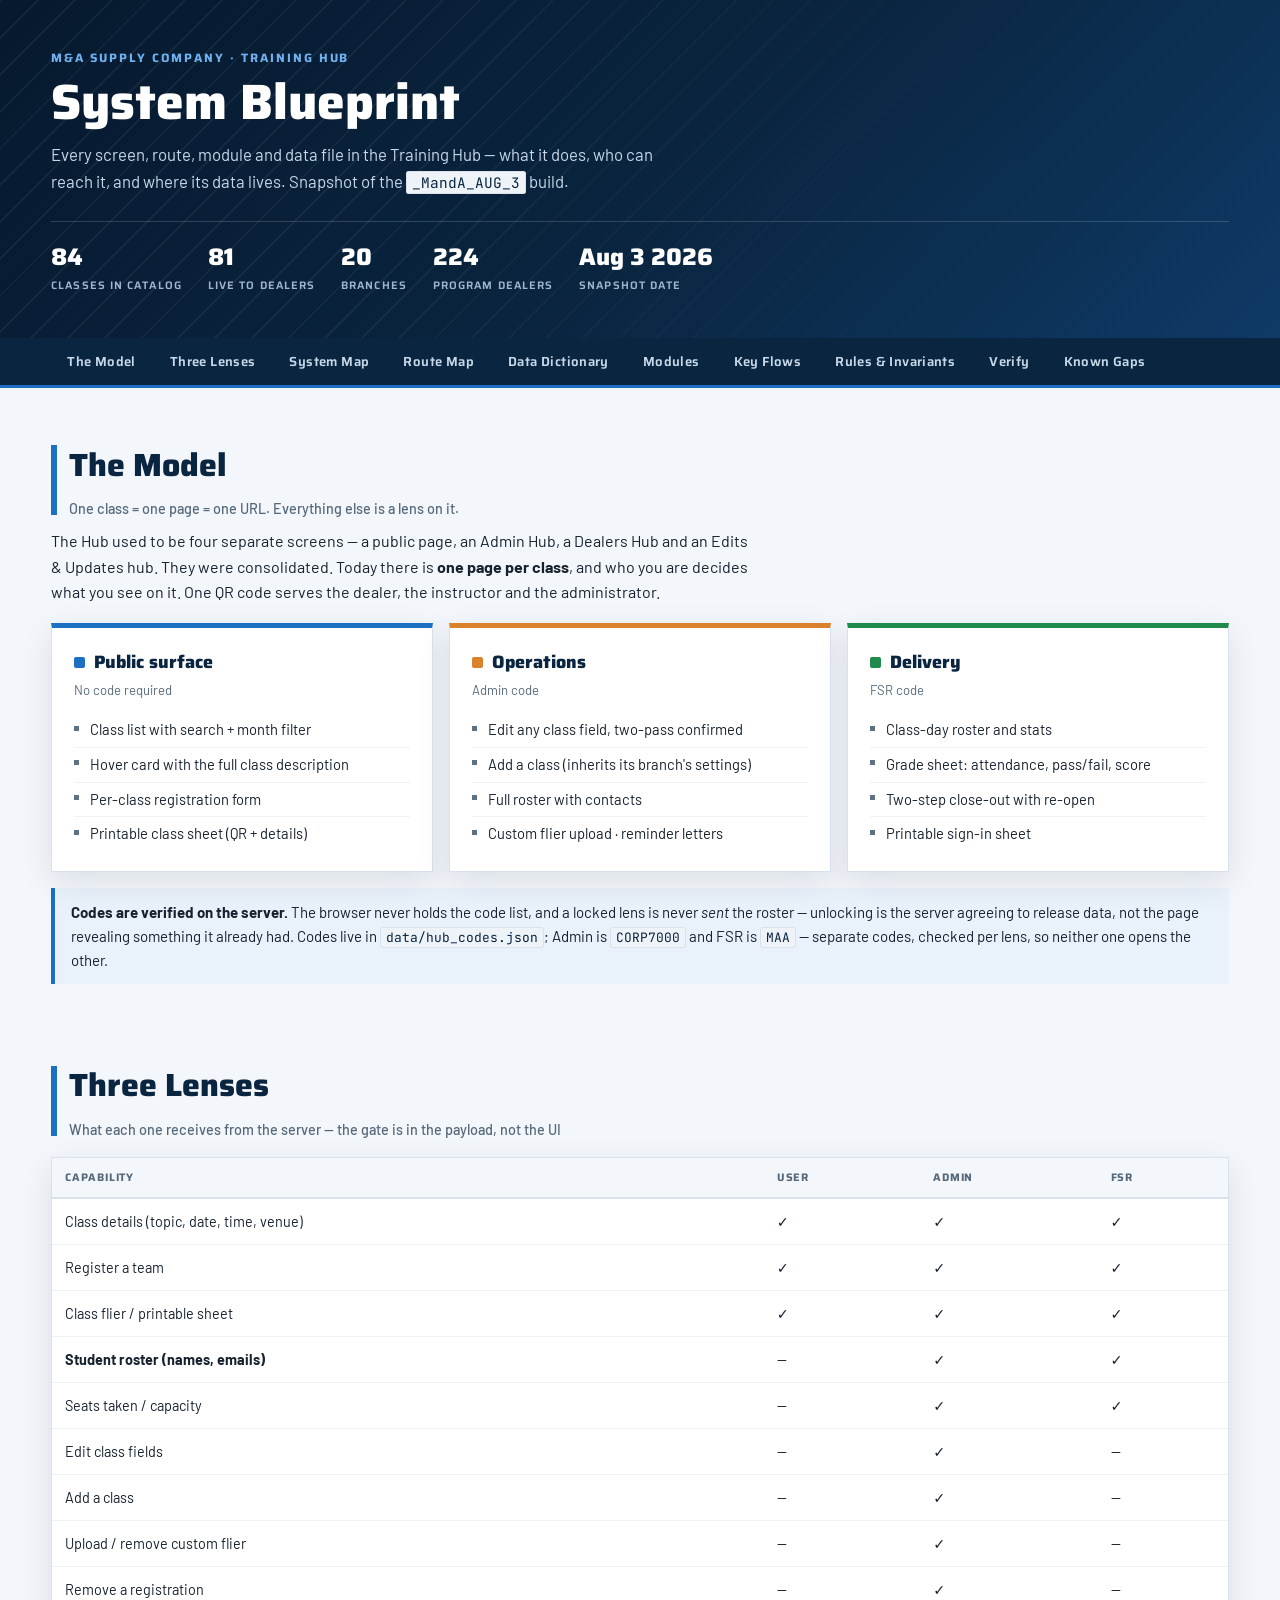
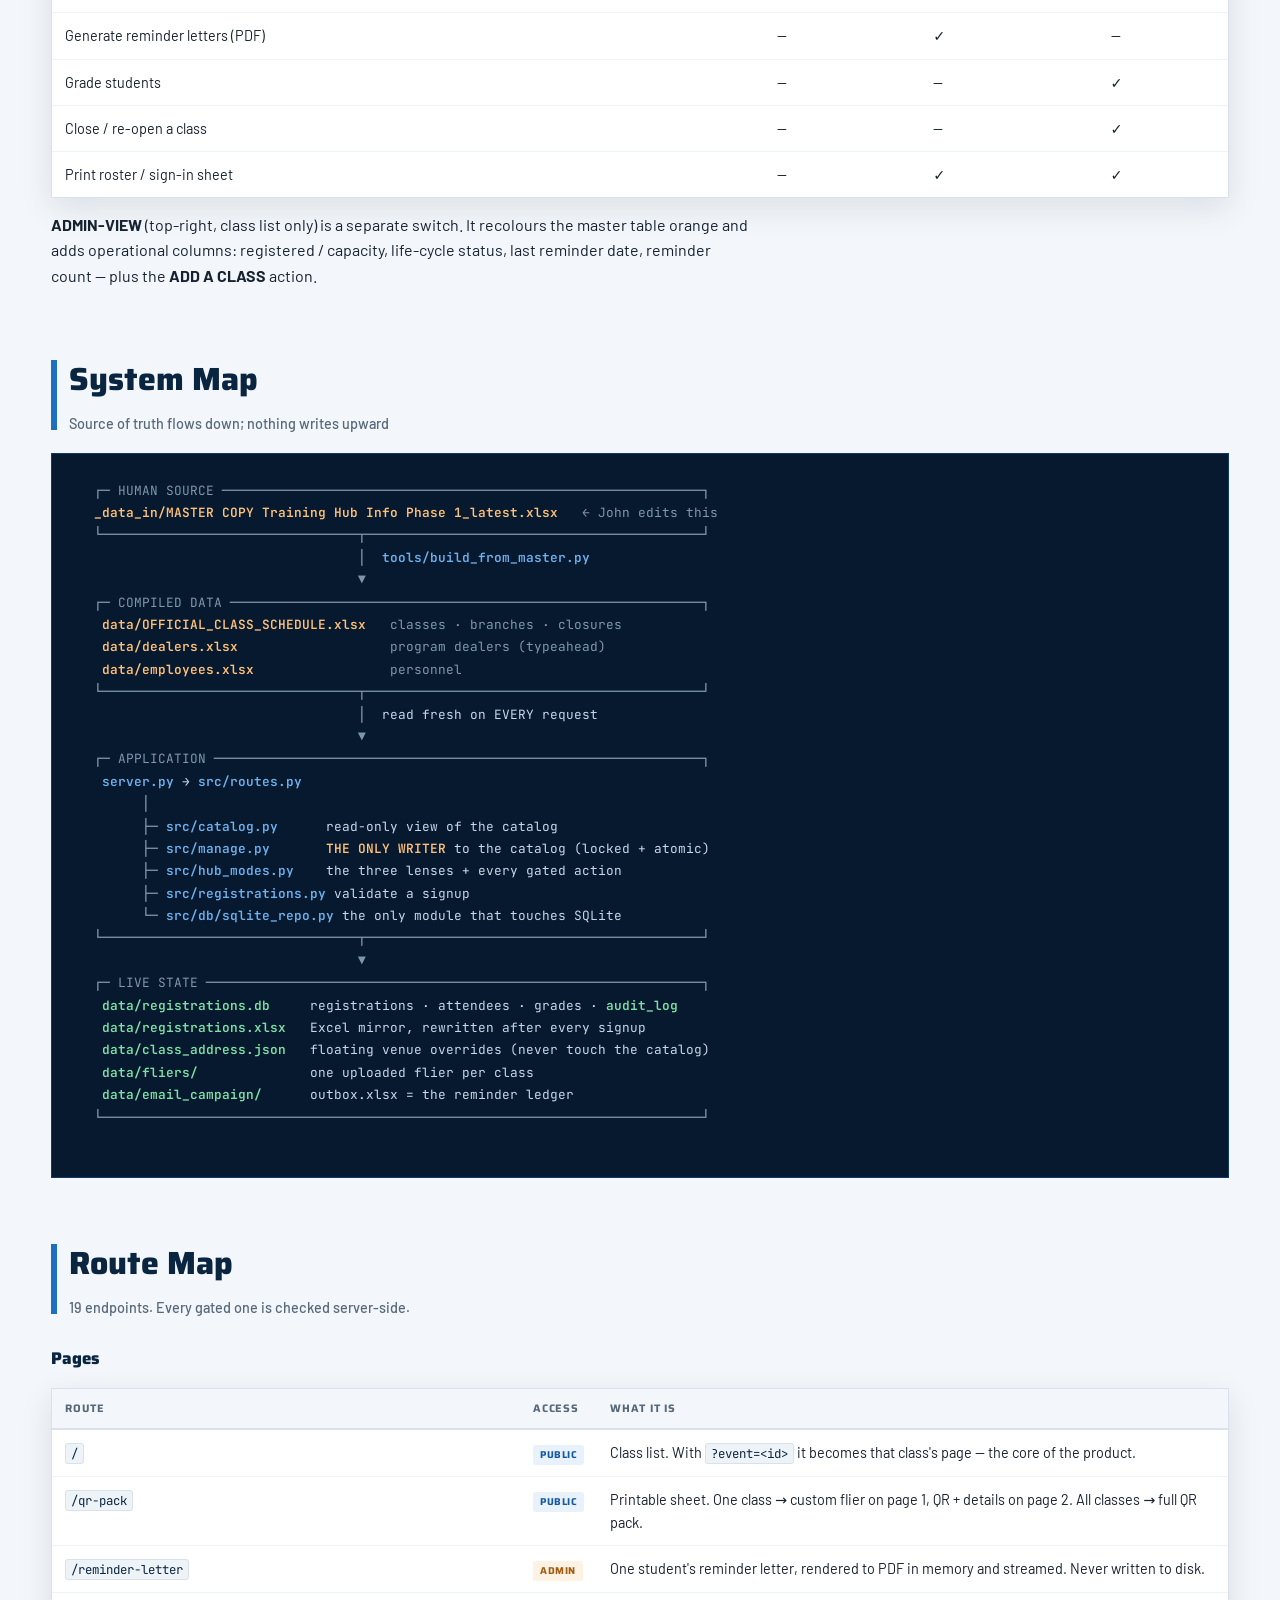
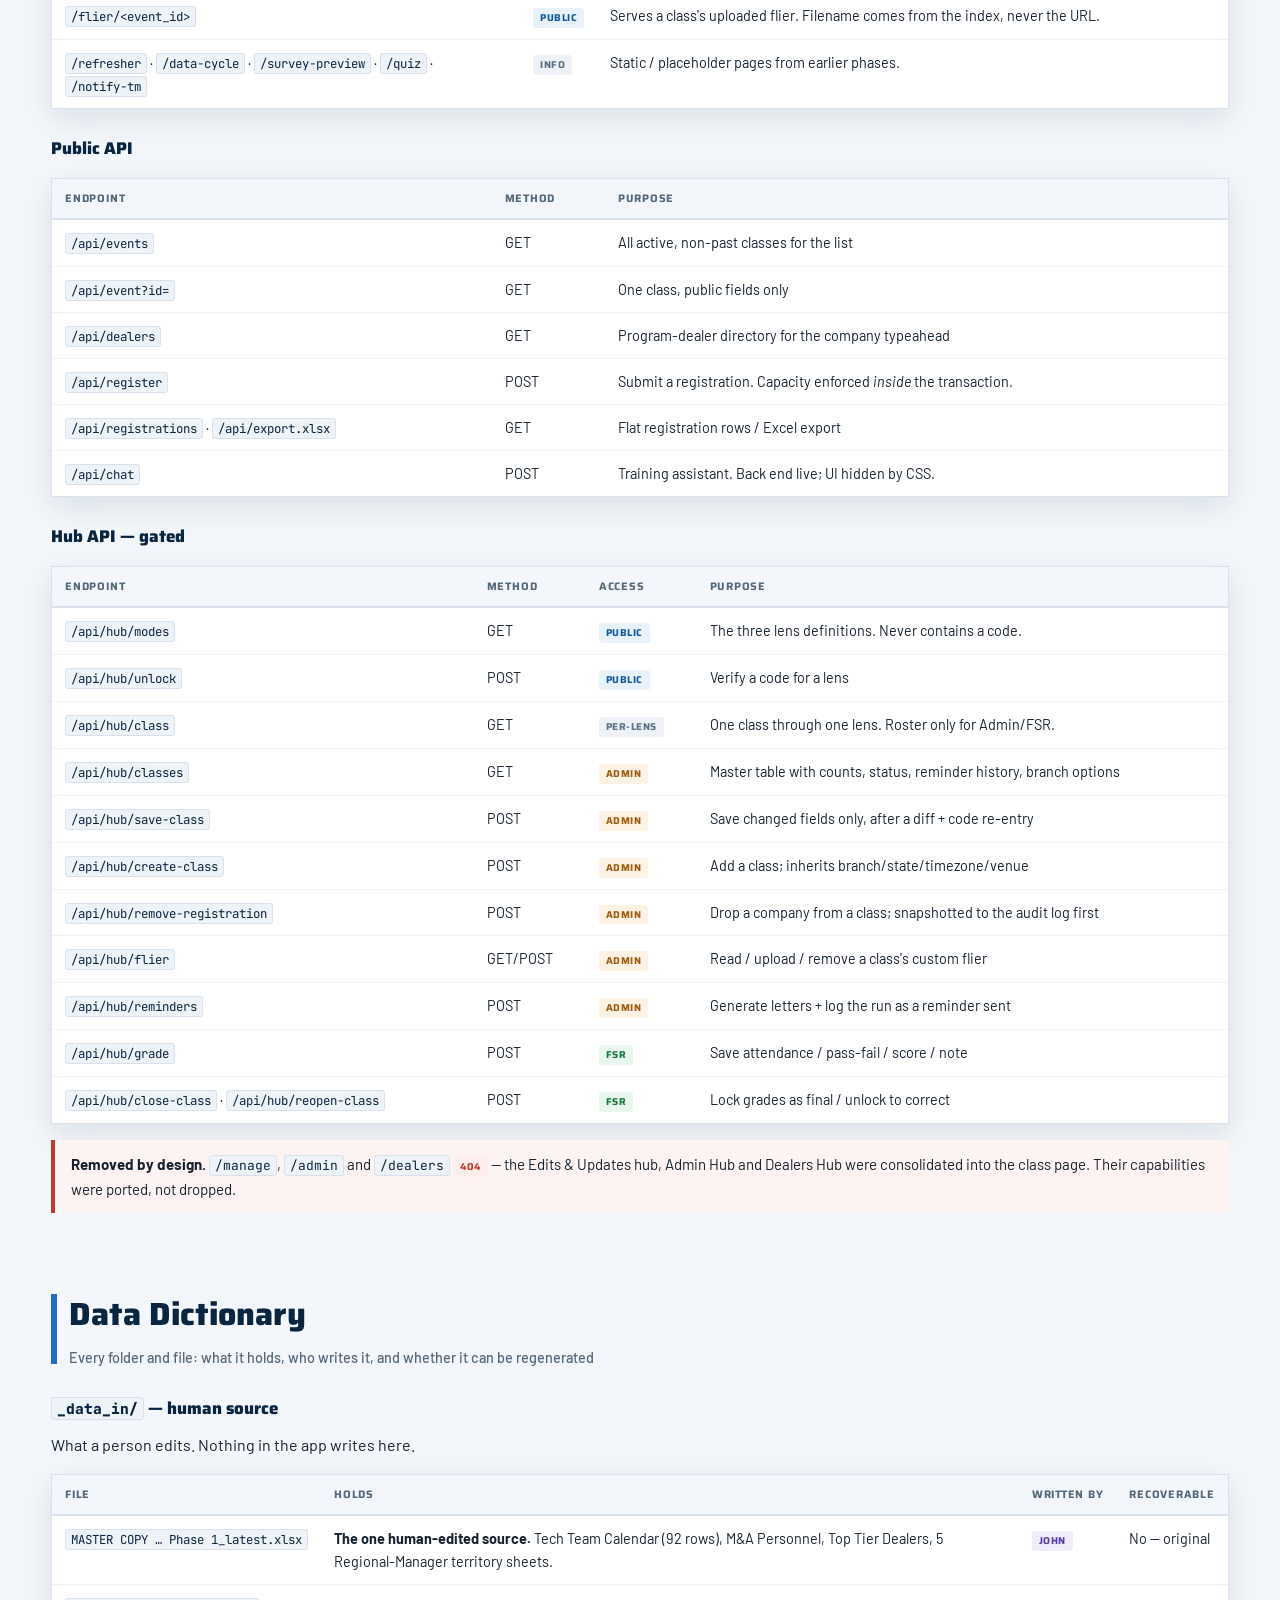
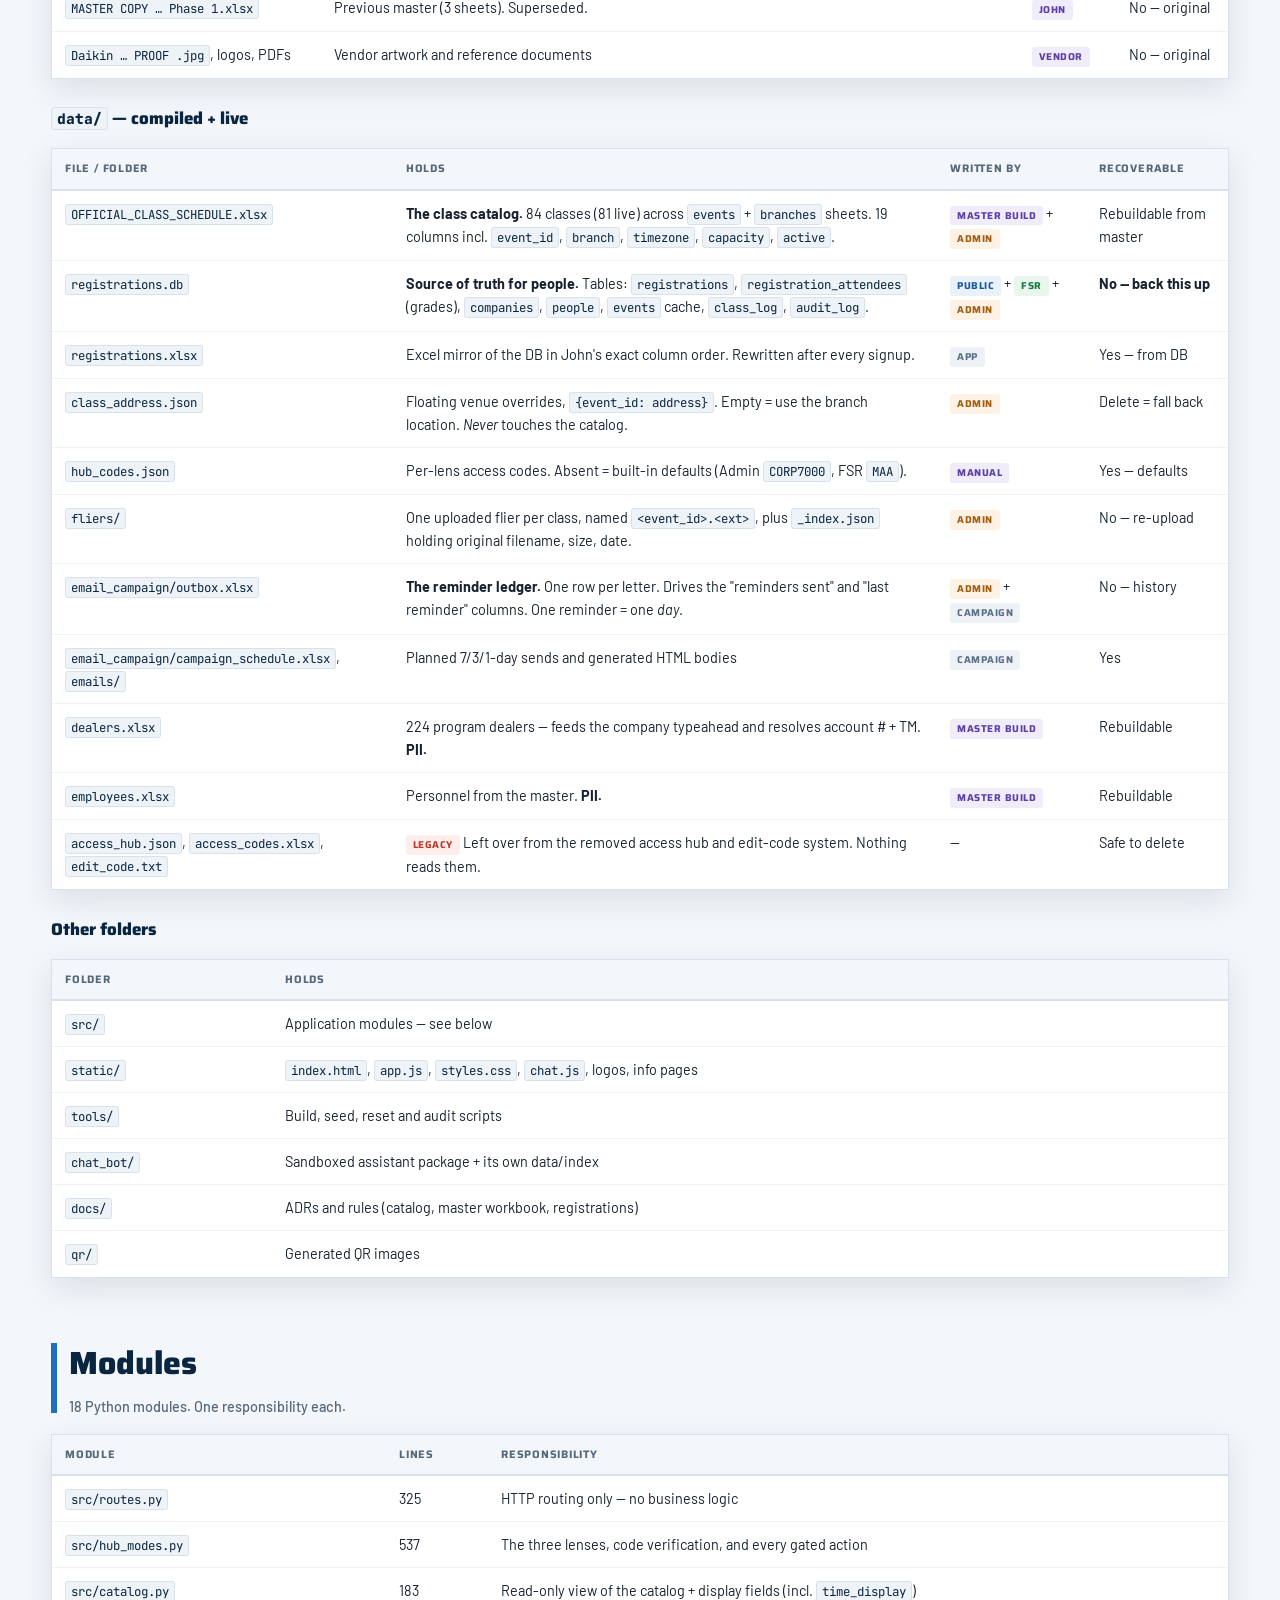
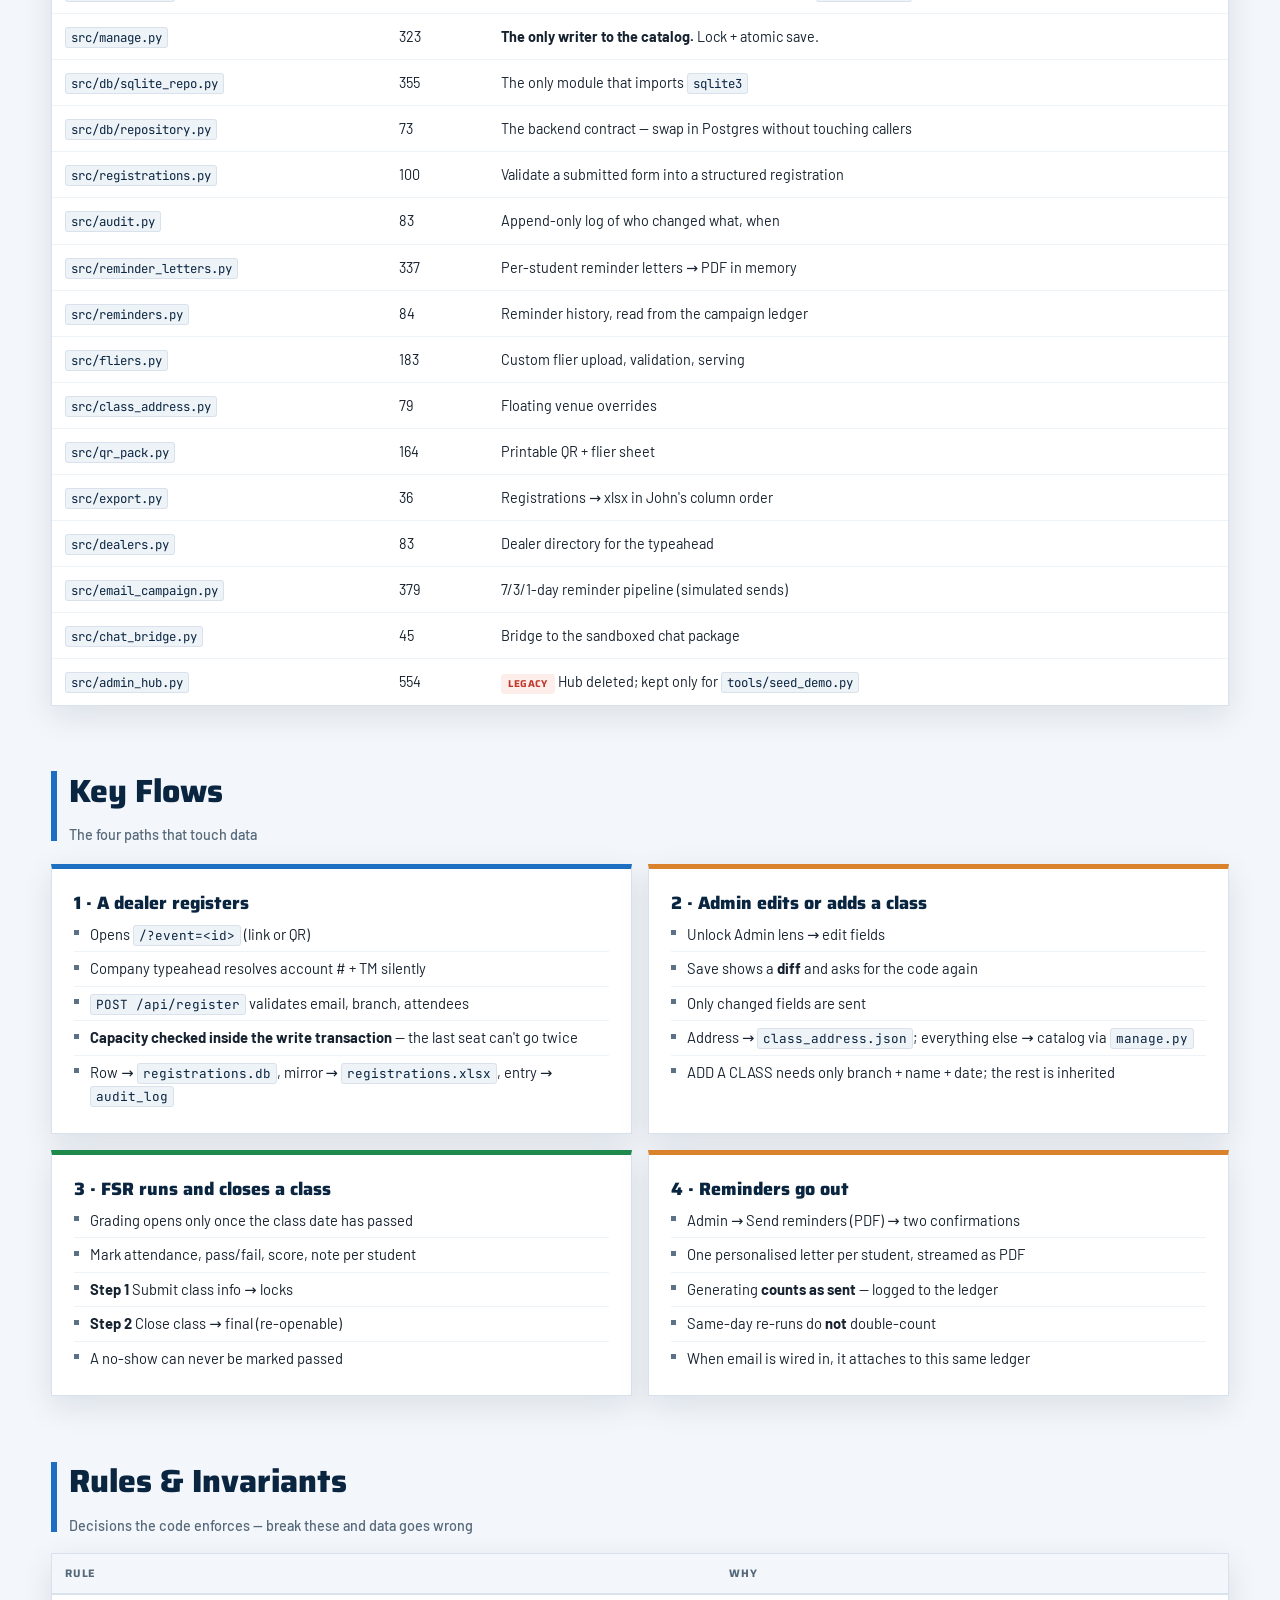
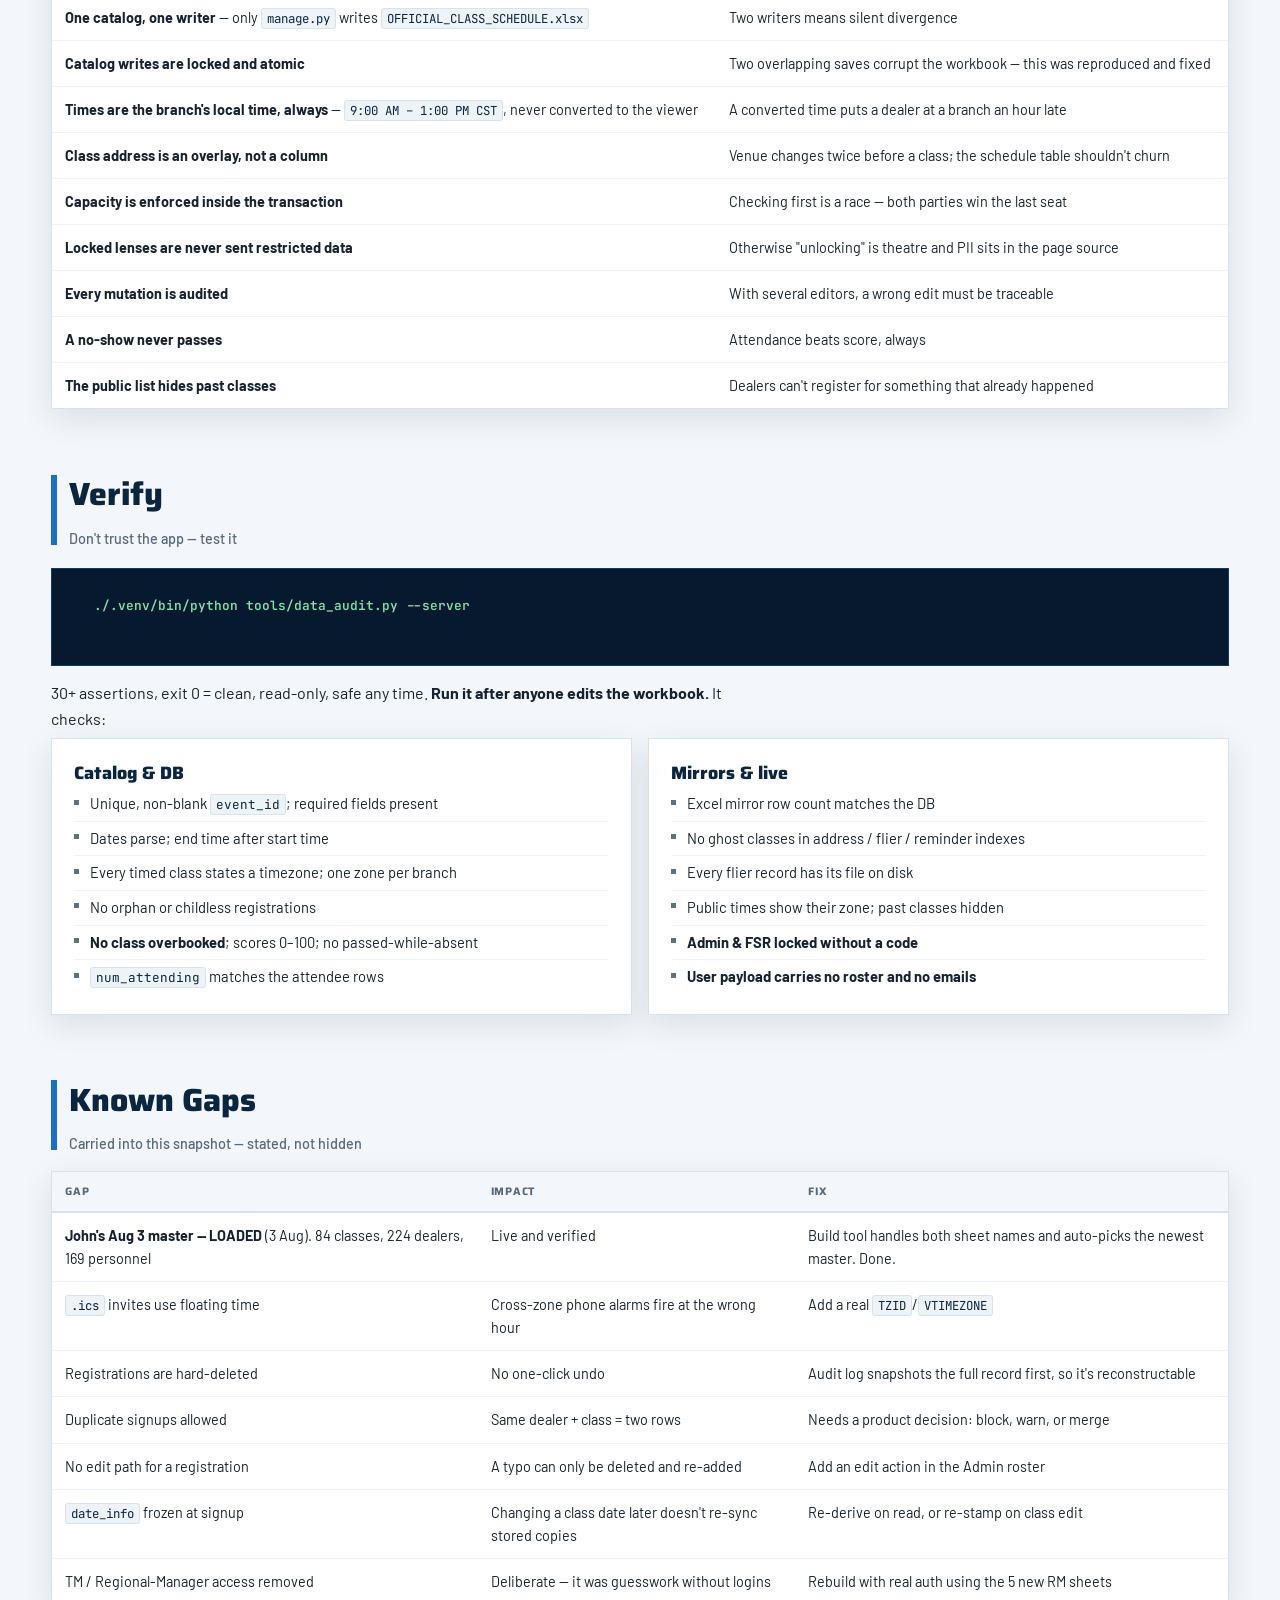
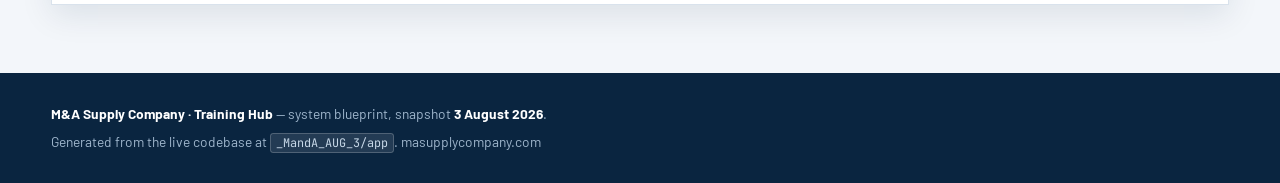
==== commit e9e16e15: "Separate the Admin and FSR codes, and harden the class ledger Admin and FSR shared one code, which m" ====
--- a/BLUEPRINT.html
+++ b/BLUEPRINT.html
@@ -193,7 +193,8 @@
   <div class="note"><strong>Codes are verified on the server.</strong> The browser never holds the code list,
     and a locked lens is never <em>sent</em> the roster — unlocking is the server agreeing to release data,
     not the page revealing something it already had. Codes live in <code>data/hub_codes.json</code>;
-    all three are <code>MMMAAA</code> today.</div>
+    Admin is <code>CORP7000</code> and FSR is <code>MAA</code> — separate codes, checked per lens,
+    so neither one opens the other.</div>
 </section>
 
 <!-- ══════════════════════════════════════════════ -->
@@ -336,7 +337,7 @@
       <tr><td><code>registrations.db</code></td><td><strong>Source of truth for people.</strong> Tables: <code>registrations</code>, <code>registration_attendees</code> (grades), <code>companies</code>, <code>people</code>, <code>events</code> cache, <code>class_log</code>, <code>audit_log</code>.</td><td><span class="tag t-pub">Public</span> + <span class="tag t-fsr">FSR</span> + <span class="tag t-adm">Admin</span></td><td><strong>No — back this up</strong></td></tr>
       <tr><td><code>registrations.xlsx</code></td><td>Excel mirror of the DB in John's exact column order. Rewritten after every signup.</td><td><span class="tag t-sys">App</span></td><td>Yes — from DB</td></tr>
       <tr><td><code>class_address.json</code></td><td>Floating venue overrides, <code>{event_id: address}</code>. Empty = use the branch location. <em>Never</em> touches the catalog.</td><td><span class="tag t-adm">Admin</span></td><td>Delete = fall back</td></tr>
-      <tr><td><code>hub_codes.json</code></td><td>Per-lens access codes. Absent = all lenses use <code>MMMAAA</code>.</td><td><span class="tag t-src">Manual</span></td><td>Yes — defaults</td></tr>
+      <tr><td><code>hub_codes.json</code></td><td>Per-lens access codes. Absent = built-in defaults (Admin <code>CORP7000</code>, FSR <code>MAA</code>).</td><td><span class="tag t-src">Manual</span></td><td>Yes — defaults</td></tr>
       <tr><td><code>fliers/</code></td><td>One uploaded flier per class, named <code>&lt;event_id&gt;.&lt;ext&gt;</code>, plus <code>_index.json</code> holding original filename, size, date.</td><td><span class="tag t-adm">Admin</span></td><td>No — re-upload</td></tr>
       <tr><td><code>email_campaign/outbox.xlsx</code></td><td><strong>The reminder ledger.</strong> One row per letter. Drives the "reminders sent" and "last reminder" columns. One reminder = one <em>day</em>.</td><td><span class="tag t-adm">Admin</span> + <span class="tag t-sys">Campaign</span></td><td>No — history</td></tr>
       <tr><td><code>email_campaign/campaign_schedule.xlsx</code>, <code>emails/</code></td><td>Planned 7/3/1-day sends and generated HTML bodies</td><td><span class="tag t-sys">Campaign</span></td><td>Yes</td></tr>
